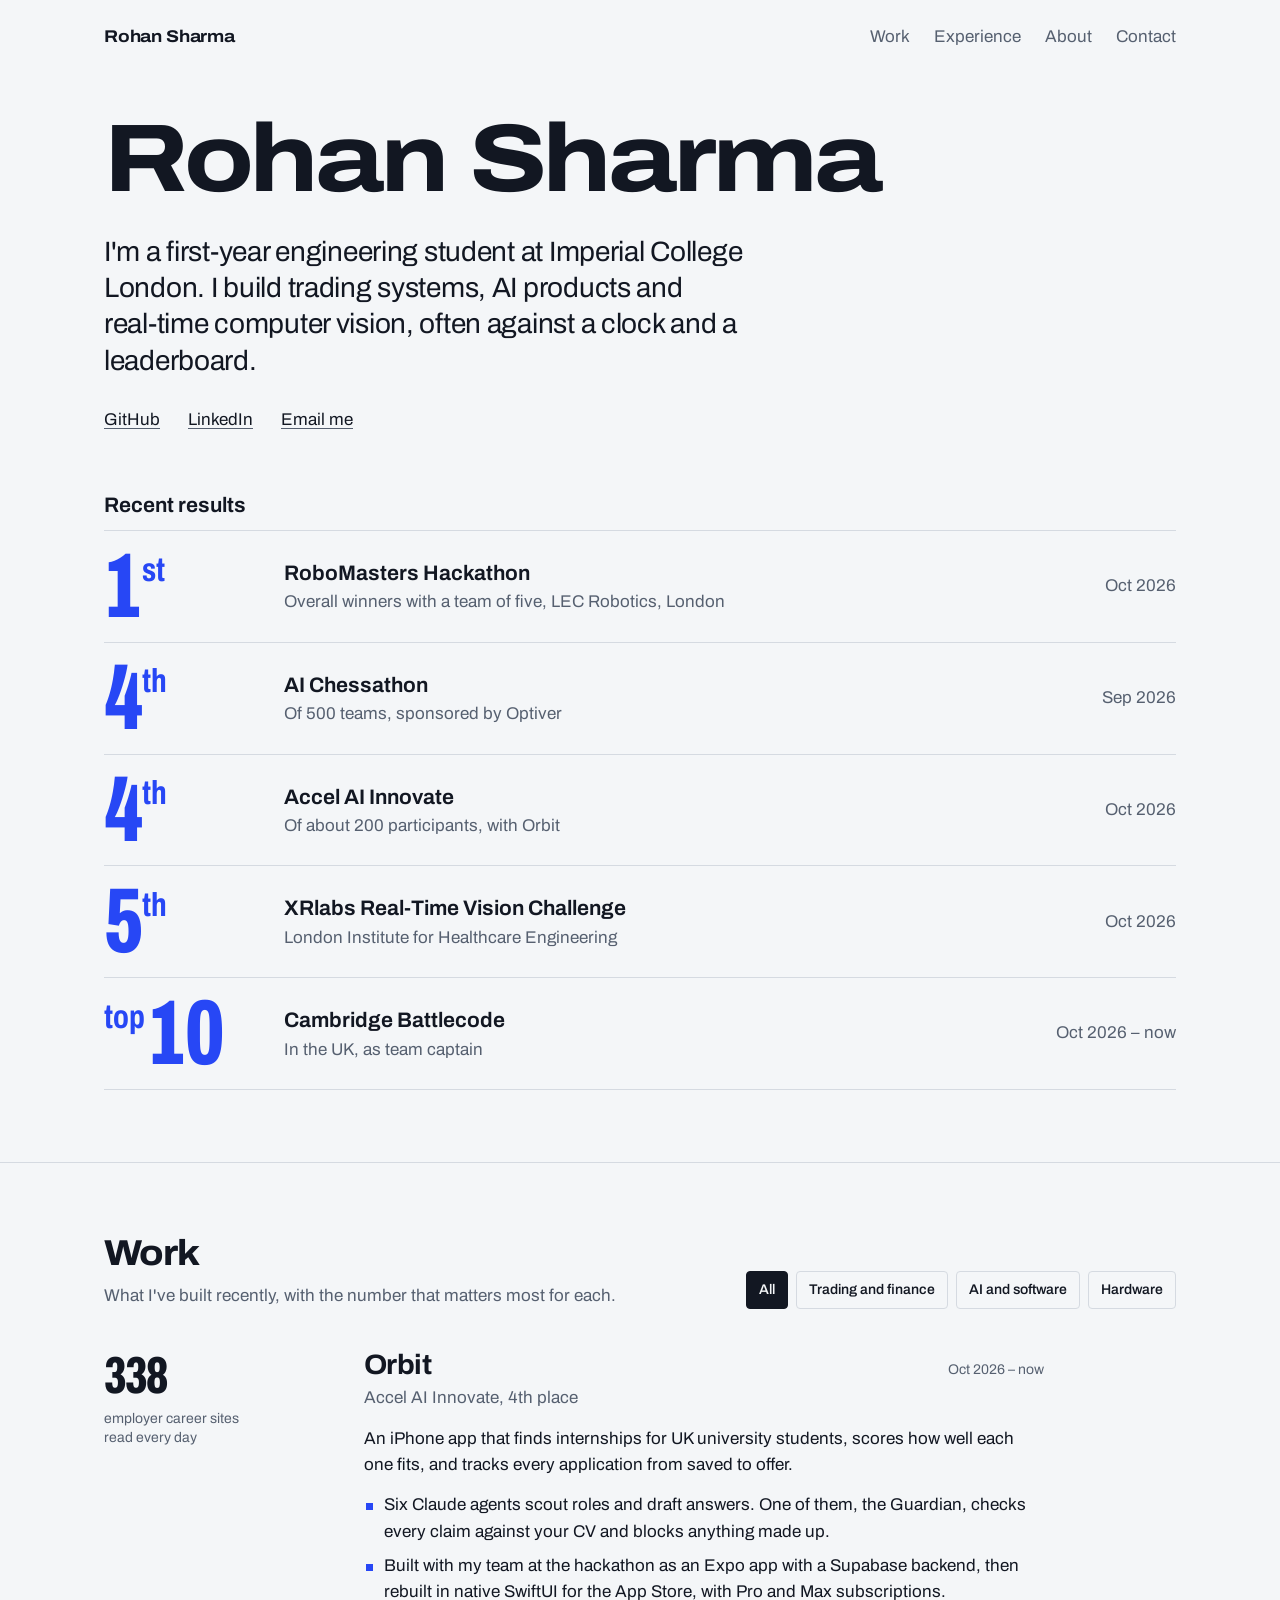
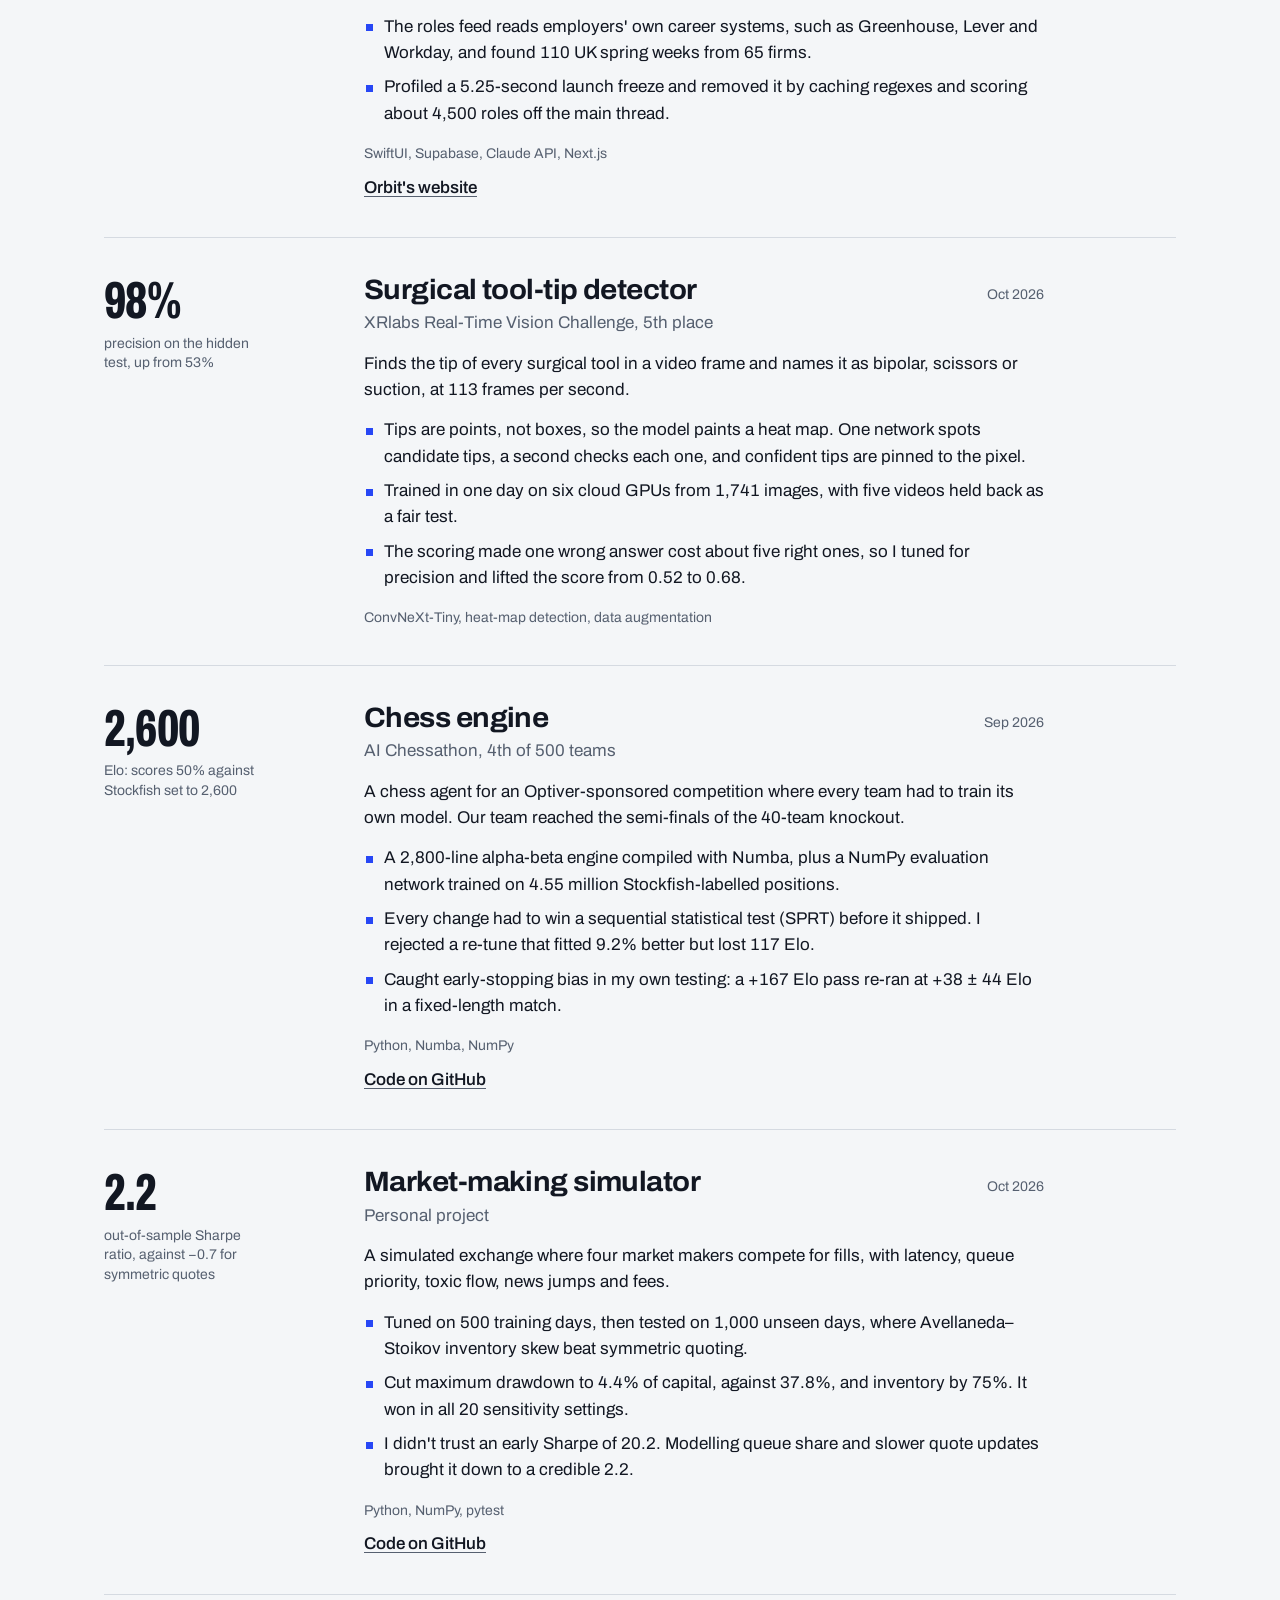
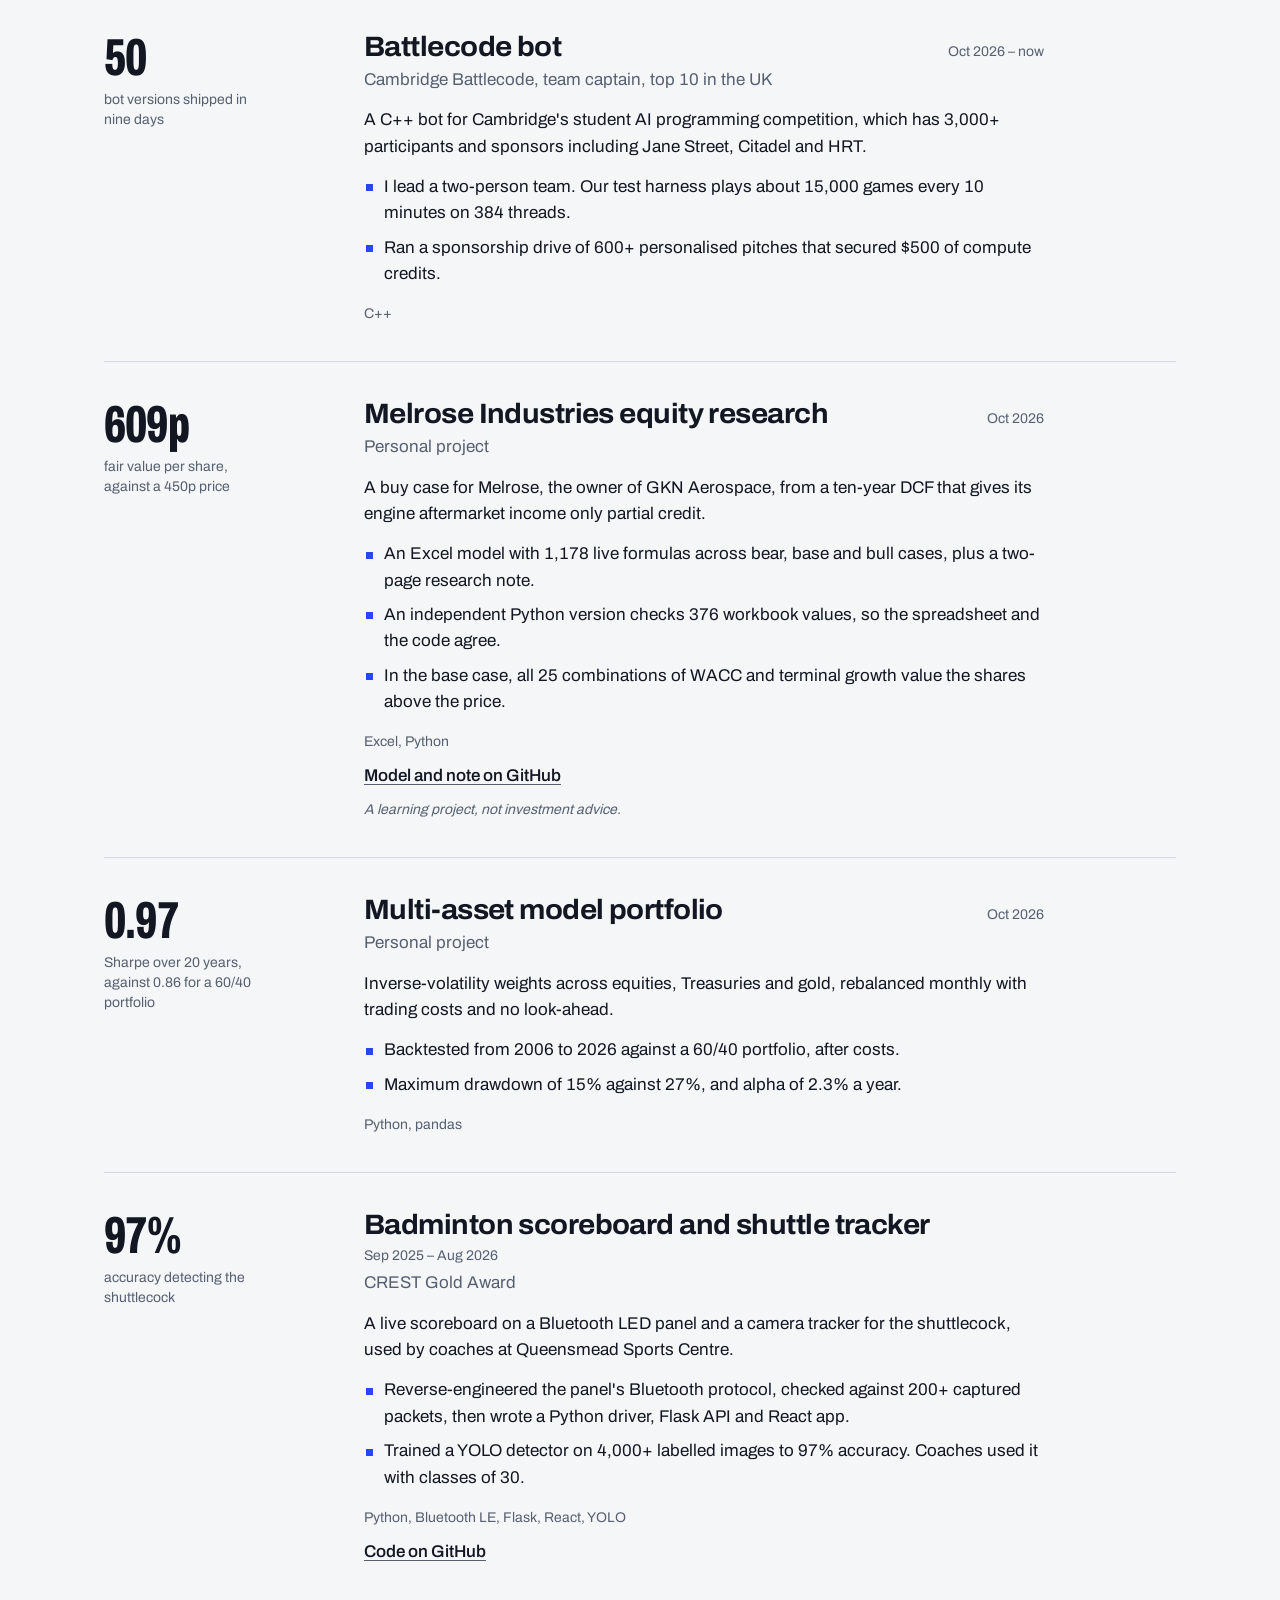
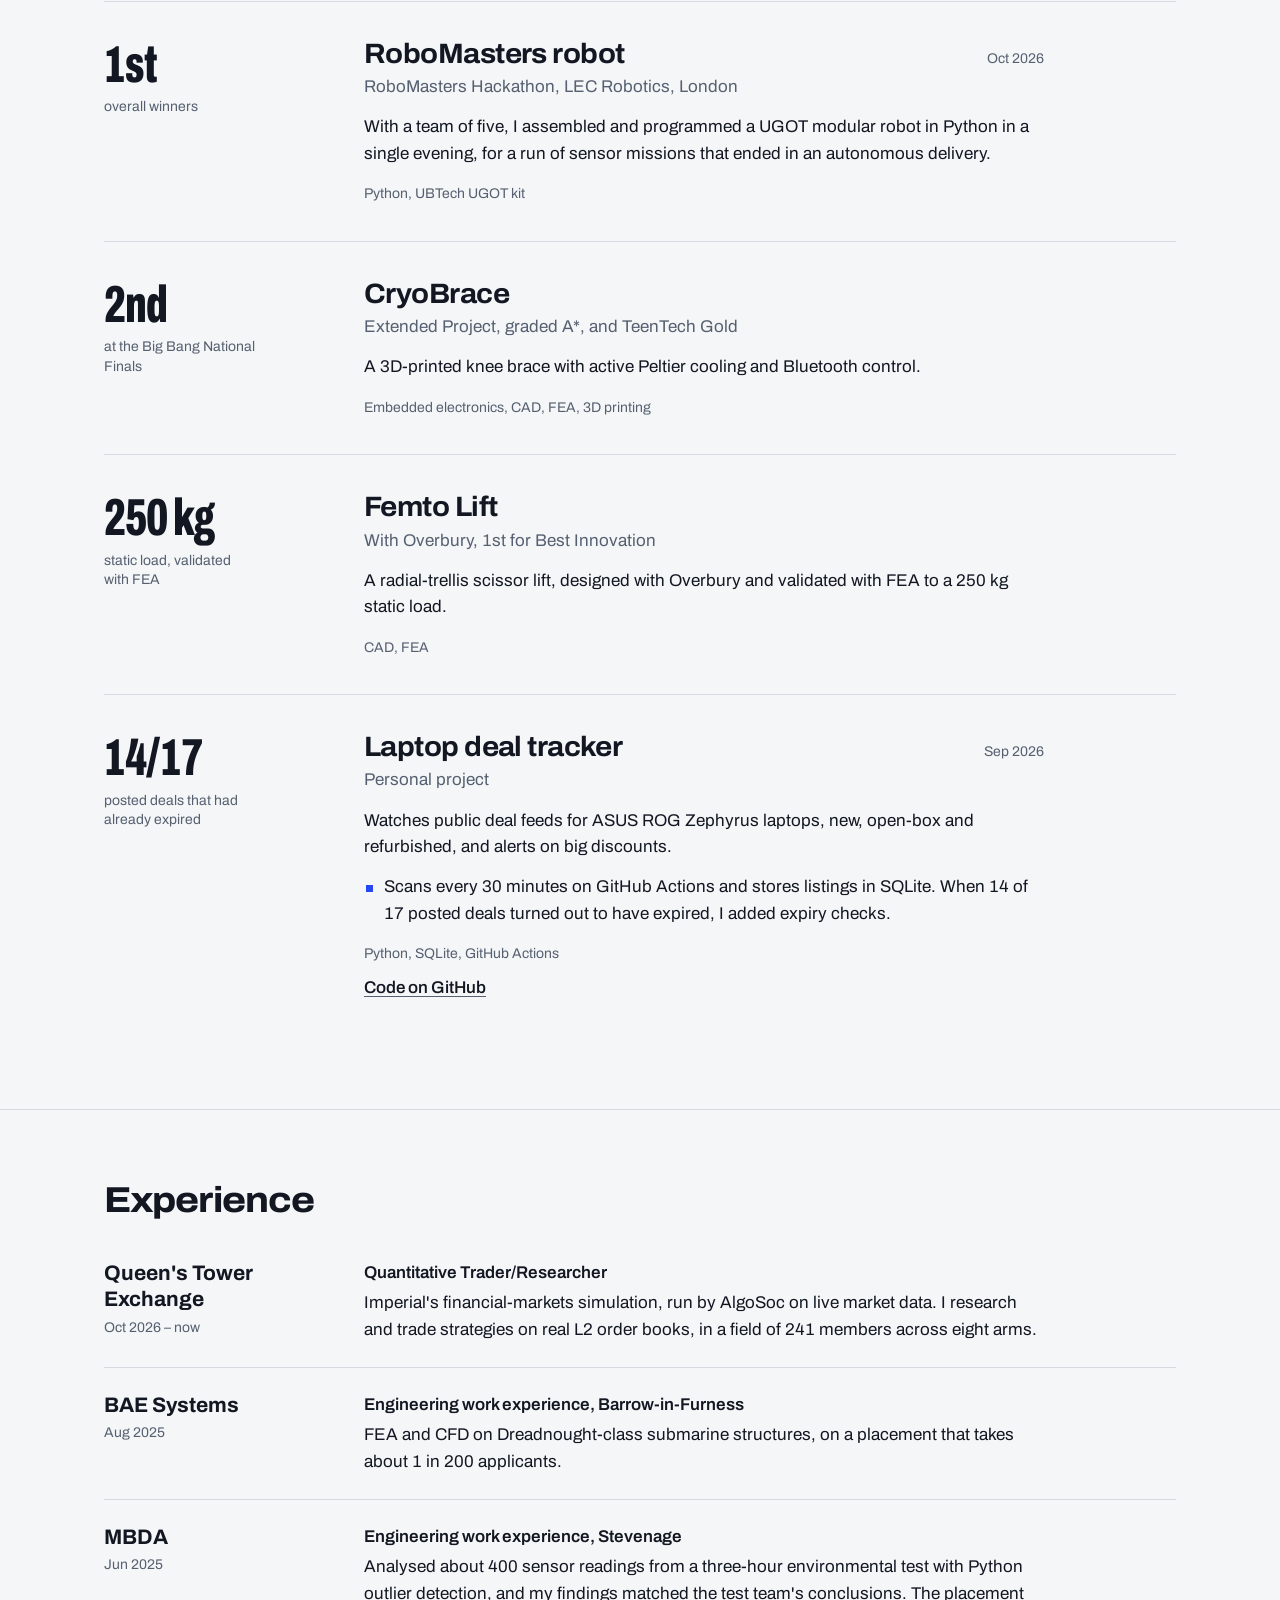
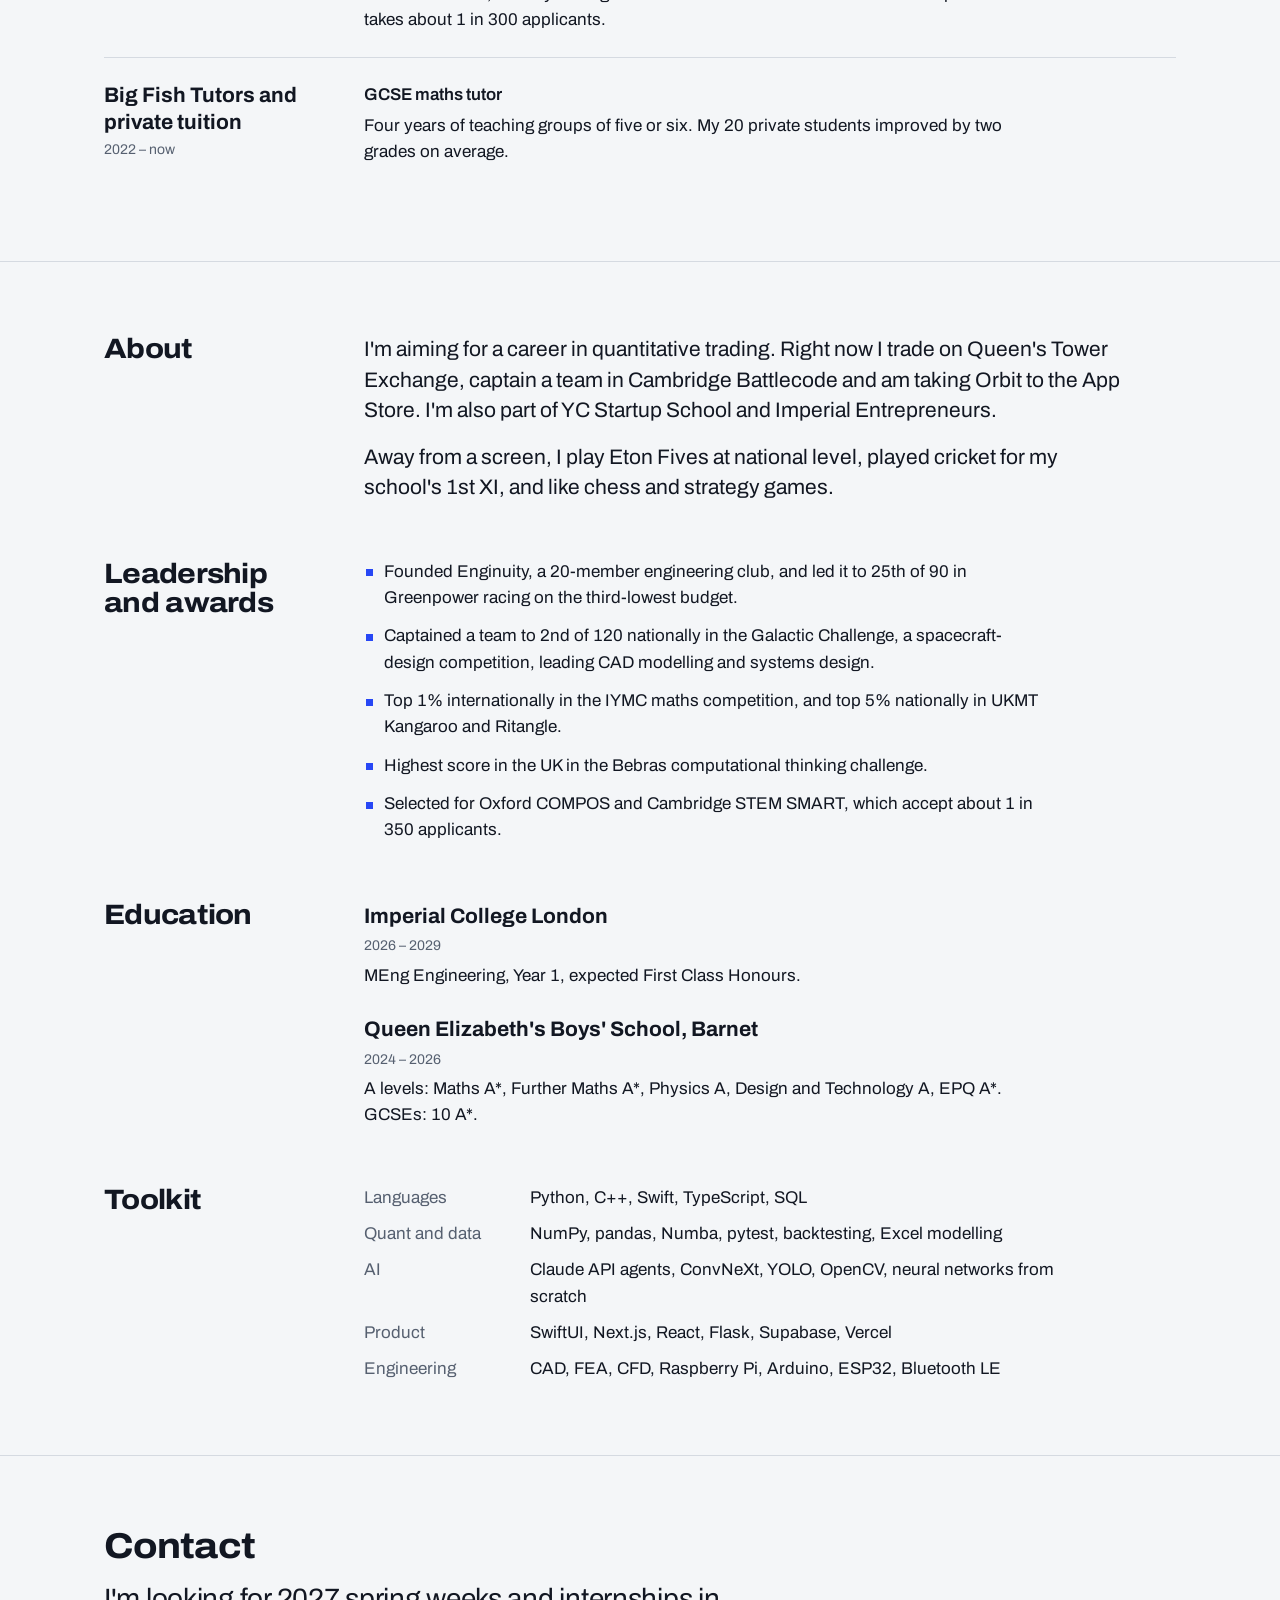
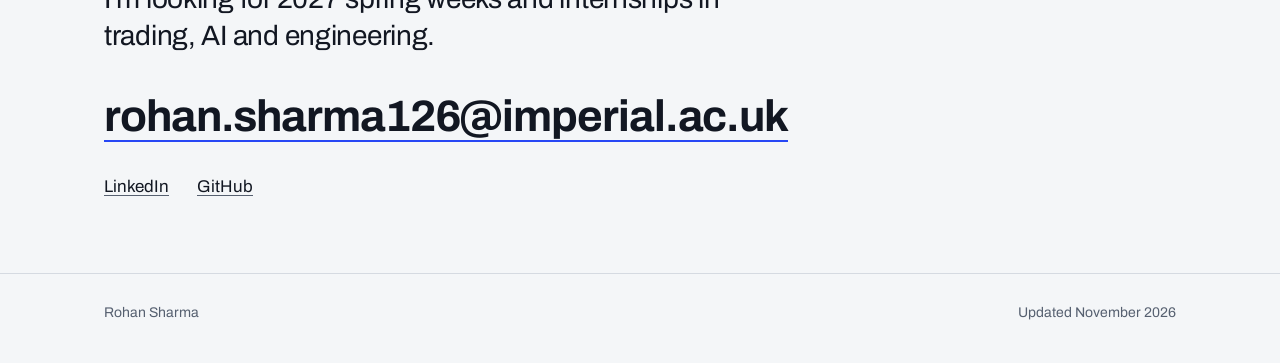
==== index.html @ b56f020c "Add portfolio site" ====
<!doctype html>
<html lang="en-GB">
<head>
  <meta charset="utf-8">
  <meta name="viewport" content="width=device-width, initial-scale=1">
  <title>Rohan Sharma</title>
  <meta name="description" content="Rohan Sharma is an engineering student at Imperial College London who builds trading systems, AI products and real-time computer vision.">
  <link rel="canonical" href="https://rorosharma.me/">
  <link rel="icon" href="favicon.svg" type="image/svg+xml">
  <meta name="theme-color" content="#f4f6f8" media="(prefers-color-scheme: light)">
  <meta name="theme-color" content="#0d1220" media="(prefers-color-scheme: dark)">
  <meta property="og:type" content="website">
  <meta property="og:url" content="https://rorosharma.me/">
  <meta property="og:title" content="Rohan Sharma">
  <meta property="og:description" content="Engineering student at Imperial College London. Trading systems, AI products and real-time computer vision.">
  <meta property="og:image" content="https://rorosharma.me/og.png">
  <meta property="og:image:width" content="1200">
  <meta property="og:image:height" content="630">
  <meta name="twitter:card" content="summary_large_image">
  <link rel="preload" href="fonts/archivo-var.woff2" as="font" type="font/woff2" crossorigin>
  <link rel="stylesheet" href="styles.css">
  <script>document.documentElement.classList.add("js");</script>
</head>
<body>
  <a class="skip" href="#work">Skip to projects</a>

  <header class="site-header">
    <div class="wrap">
      <a class="wordmark" href="/">Rohan Sharma</a>
      <nav class="site-nav" aria-label="Sections">
        <ul>
          <li><a href="#work">Work</a></li>
          <li><a href="#experience">Experience</a></li>
          <li><a href="#about">About</a></li>
          <li><a href="#contact">Contact</a></li>
        </ul>
      </nav>
    </div>
  </header>

  <main>
    <section class="hero" aria-labelledby="name">
      <div class="wrap">
        <h1 id="name">Rohan Sharma</h1>
        <p class="lede">I'm a first-year engineering student at Imperial College London. I build trading systems, AI products and <span class="nowrap">real-time</span> computer vision, often against a clock and a leaderboard.</p>
        <p class="hero-links">
          <a href="https://github.com/rohansharmacode">GitHub</a>
          <a href="https://www.linkedin.com/in/rohan-sharma-75091328b">LinkedIn</a>
          <a href="mailto:rohan.sharma126@imperial.ac.uk">Email me</a>
        </p>
      </div>
    </section>

    <section class="results" aria-labelledby="results-title">
      <div class="wrap">
        <h2 id="results-title">Recent results</h2>
        <table class="results-table">
          <tbody>
            <tr style="--i:0">
              <th scope="row" class="place">1<span class="ord">st</span></th>
              <td class="event"><a href="#robomasters">RoboMasters Hackathon</a><span>Overall winners with a team of five, LEC Robotics, London</span></td>
              <td class="when">Oct 2026</td>
            </tr>
            <tr style="--i:1">
              <th scope="row" class="place">4<span class="ord">th</span></th>
              <td class="event"><a href="#chess">AI Chessathon</a><span>Of 500 teams, sponsored by Optiver</span></td>
              <td class="when">Sep 2026</td>
            </tr>
            <tr style="--i:2">
              <th scope="row" class="place">4<span class="ord">th</span></th>
              <td class="event"><a href="#orbit">Accel AI Innovate</a><span>Of about 200 participants, with Orbit</span></td>
              <td class="when">Oct 2026</td>
            </tr>
            <tr style="--i:3">
              <th scope="row" class="place">5<span class="ord">th</span></th>
              <td class="event"><a href="#xrlabs">XRlabs Real-Time Vision Challenge</a><span>London Institute for Healthcare Engineering</span></td>
              <td class="when">Oct 2026</td>
            </tr>
            <tr style="--i:4">
              <th scope="row" class="place"><span class="ord ord-pre">top</span>10</th>
              <td class="event"><a href="#battlecode">Cambridge Battlecode</a><span>In the UK, as team captain</span></td>
              <td class="when">Oct 2026 – now</td>
            </tr>
          </tbody>
        </table>
      </div>
    </section>

    <section class="section" id="work" aria-labelledby="work-title">
      <div class="wrap">
        <div class="section-head">
          <div>
            <h2 id="work-title">Work</h2>
            <p class="section-intro">What I've built recently, with the number that matters most for each.</p>
          </div>
          <div class="filter" role="group" aria-label="Filter projects">
            <button type="button" data-filter="all" aria-pressed="true">All</button>
            <button type="button" data-filter="trading" aria-pressed="false">Trading and finance</button>
            <button type="button" data-filter="software" aria-pressed="false">AI and software</button>
            <button type="button" data-filter="hardware" aria-pressed="false">Hardware</button>
          </div>
        </div>
        <p class="filter-status" id="filter-status" aria-live="polite"></p>

        <article class="project" id="orbit" data-tags="software">
          <p class="figure"><b>338</b><span>employer career sites read every day</span></p>
          <div class="project-body">
            <div class="project-top">
              <h3>Orbit</h3>
              <span class="date">Oct 2026 – now</span>
            </div>
            <p class="context">Accel AI Innovate, 4th place</p>
            <p class="summary">An iPhone app that finds internships for UK university students, scores how well each one fits, and tracks every application from saved to offer.</p>
            <ul class="points">
              <li>Six Claude agents scout roles and draft answers. One of them, the Guardian, checks every claim against your CV and blocks anything made up.</li>
              <li>Built with my team at the hackathon as an Expo app with a Supabase backend, then rebuilt in native SwiftUI for the App Store, with Pro and Max subscriptions.</li>
              <li>The roles feed reads employers' own career systems, such as Greenhouse, Lever and Workday, and found 110 UK spring weeks from 65 firms.</li>
              <li>Profiled a 5.25-second launch freeze and removed it by caching regexes and scoring about 4,500 roles off the main thread.</li>
            </ul>
            <p class="stack">SwiftUI, Supabase, Claude API, Next.js</p>
            <p class="links"><a href="https://orbit-three-gilt.vercel.app">Orbit's website</a></p>
          </div>
        </article>

        <article class="project" id="xrlabs" data-tags="software">
          <p class="figure"><b>98%</b><span>precision on the hidden test, up from 53%</span></p>
          <div class="project-body">
            <div class="project-top">
              <h3>Surgical tool-tip detector</h3>
              <span class="date">Oct 2026</span>
            </div>
            <p class="context">XRlabs Real-Time Vision Challenge, 5th place</p>
            <p class="summary">Finds the tip of every surgical tool in a video frame and names it as bipolar, scissors or suction, at 113 frames per second.</p>
            <ul class="points">
              <li>Tips are points, not boxes, so the model paints a heat map. One network spots candidate tips, a second checks each one, and confident tips are pinned to the pixel.</li>
              <li>Trained in one day on six cloud GPUs from 1,741 images, with five videos held back as a fair test.</li>
              <li>The scoring made one wrong answer cost about five right ones, so I tuned for precision and lifted the score from 0.52 to 0.68.</li>
            </ul>
            <p class="stack">ConvNeXt-Tiny, heat-map detection, data augmentation</p>
          </div>
        </article>

        <article class="project" id="chess" data-tags="software">
          <p class="figure"><b>2,600</b><span>Elo: scores 50% against Stockfish set to 2,600</span></p>
          <div class="project-body">
            <div class="project-top">
              <h3>Chess engine</h3>
              <span class="date">Sep 2026</span>
            </div>
            <p class="context">AI Chessathon, 4th of 500 teams</p>
            <p class="summary">A chess agent for an Optiver-sponsored competition where every team had to train its own model. Our team reached the semi-finals of the 40-team knockout.</p>
            <ul class="points">
              <li>A 2,800-line alpha-beta engine compiled with Numba, plus a NumPy evaluation network trained on 4.55 million Stockfish-labelled positions.</li>
              <li>Every change had to win a sequential statistical test (SPRT) before it shipped. I rejected a re-tune that fitted 9.2% better but lost 117 Elo.</li>
              <li>Caught early-stopping bias in my own testing: a +167 Elo pass re-ran at +38 ± 44 Elo in a fixed-length match.</li>
            </ul>
            <p class="stack">Python, Numba, NumPy</p>
            <p class="links"><a href="https://github.com/rohansharmacode/aichessathon-starter/tree/contempt-and-aspiration-window">Code on GitHub</a></p>
          </div>
        </article>

        <article class="project" id="market-making" data-tags="trading">
          <p class="figure"><b>2.2</b><span>out-of-sample Sharpe ratio, against −0.7 for symmetric quotes</span></p>
          <div class="project-body">
            <div class="project-top">
              <h3>Market-making simulator</h3>
              <span class="date">Oct 2026</span>
            </div>
            <p class="context">Personal project</p>
            <p class="summary">A simulated exchange where four market makers compete for fills, with latency, queue priority, toxic flow, news jumps and fees.</p>
            <ul class="points">
              <li>Tuned on 500 training days, then tested on 1,000 unseen days, where Avellaneda–Stoikov inventory skew beat symmetric quoting.</li>
              <li>Cut maximum drawdown to 4.4% of capital, against 37.8%, and inventory by 75%. It won in all 20 sensitivity settings.</li>
              <li>I didn't trust an early Sharpe of 20.2. Modelling queue share and slower quote updates brought it down to a credible 2.2.</li>
            </ul>
            <p class="stack">Python, NumPy, pytest</p>
            <p class="links"><a href="https://github.com/rohansharmacode/market-making-simulator">Code on GitHub</a></p>
          </div>
        </article>

        <article class="project" id="battlecode" data-tags="software">
          <p class="figure"><b>50</b><span>bot versions shipped in nine days</span></p>
          <div class="project-body">
            <div class="project-top">
              <h3>Battlecode bot</h3>
              <span class="date">Oct 2026 – now</span>
            </div>
            <p class="context">Cambridge Battlecode, team captain, top 10 in the UK</p>
            <p class="summary">A C++ bot for Cambridge's student AI programming competition, which has 3,000+ participants and sponsors including Jane Street, Citadel and HRT.</p>
            <ul class="points">
              <li>I lead a two-person team. Our test harness plays about 15,000 games every 10 minutes on 384 threads.</li>
              <li>Ran a sponsorship drive of 600+ personalised pitches that secured $500 of compute credits.</li>
            </ul>
            <p class="stack">C++</p>
          </div>
        </article>

        <article class="project" id="melrose" data-tags="trading">
          <p class="figure"><b>609p</b><span>fair value per share, against a 450p price</span></p>
          <div class="project-body">
            <div class="project-top">
              <h3>Melrose Industries equity research</h3>
              <span class="date">Oct 2026</span>
            </div>
            <p class="context">Personal project</p>
            <p class="summary">A buy case for Melrose, the owner of GKN Aerospace, from a ten-year DCF that gives its engine aftermarket income only partial credit.</p>
            <ul class="points">
              <li>An Excel model with 1,178 live formulas across bear, base and bull cases, plus a two-page research note.</li>
              <li>An independent Python version checks 376 workbook values, so the spreadsheet and the code agree.</li>
              <li>In the base case, all 25 combinations of WACC and terminal growth value the shares above the price.</li>
            </ul>
            <p class="stack">Excel, Python</p>
            <p class="links"><a href="https://github.com/rohansharmacode/melrose-valuation">Model and note on GitHub</a></p>
            <p class="note">A learning project, not investment advice.</p>
          </div>
        </article>

        <article class="project" id="portfolio" data-tags="trading">
          <p class="figure"><b>0.97</b><span>Sharpe over 20 years, against 0.86 for a 60/40 portfolio</span></p>
          <div class="project-body">
            <div class="project-top">
              <h3>Multi-asset model portfolio</h3>
              <span class="date">Oct 2026</span>
            </div>
            <p class="context">Personal project</p>
            <p class="summary">Inverse-volatility weights across equities, Treasuries and gold, rebalanced monthly with trading costs and no look-ahead.</p>
            <ul class="points">
              <li>Backtested from 2006 to 2026 against a 60/40 portfolio, after costs.</li>
              <li>Maximum drawdown of 15% against 27%, and alpha of 2.3% a year.</li>
            </ul>
            <p class="stack">Python, pandas</p>
          </div>
        </article>

        <article class="project" id="badminton" data-tags="hardware software">
          <p class="figure"><b>97%</b><span>accuracy detecting the shuttlecock</span></p>
          <div class="project-body">
            <div class="project-top">
              <h3>Badminton scoreboard and shuttle tracker</h3>
              <span class="date">Sep 2025 – Aug 2026</span>
            </div>
            <p class="context">CREST Gold Award</p>
            <p class="summary">A live scoreboard on a Bluetooth LED panel and a camera tracker for the shuttlecock, used by coaches at Queensmead Sports Centre.</p>
            <ul class="points">
              <li>Reverse-engineered the panel's Bluetooth protocol, checked against 200+ captured packets, then wrote a Python driver, Flask API and React app.</li>
              <li>Trained a YOLO detector on 4,000+ labelled images to 97% accuracy. Coaches used it with classes of 30.</li>
            </ul>
            <p class="stack">Python, Bluetooth LE, Flask, React, YOLO</p>
            <p class="links"><a href="https://github.com/rohansharmacode/badminton-led-scoreboard">Code on GitHub</a></p>
          </div>
        </article>

        <article class="project" id="robomasters" data-tags="hardware">
          <p class="figure"><b>1st</b><span>overall winners</span></p>
          <div class="project-body">
            <div class="project-top">
              <h3>RoboMasters robot</h3>
              <span class="date">Oct 2026</span>
            </div>
            <p class="context">RoboMasters Hackathon, LEC Robotics, London</p>
            <p class="summary">With a team of five, I assembled and programmed a UGOT modular robot in Python in a single evening, for a run of sensor missions that ended in an autonomous delivery.</p>
            <p class="stack">Python, UBTech UGOT kit</p>
          </div>
        </article>

        <article class="project" id="cryobrace" data-tags="hardware">
          <p class="figure"><b>2nd</b><span>at the Big Bang National Finals</span></p>
          <div class="project-body">
            <div class="project-top">
              <h3>CryoBrace</h3>
            </div>
            <p class="context">Extended Project, graded A*, and TeenTech Gold</p>
            <p class="summary">A 3D-printed knee brace with active Peltier cooling and Bluetooth control.</p>
            <p class="stack">Embedded electronics, CAD, FEA, 3D printing</p>
          </div>
        </article>

        <article class="project" id="femto-lift" data-tags="hardware">
          <p class="figure"><b>250 kg</b><span>static load, validated with FEA</span></p>
          <div class="project-body">
            <div class="project-top">
              <h3>Femto Lift</h3>
            </div>
            <p class="context">With Overbury, 1st for Best Innovation</p>
            <p class="summary">A radial-trellis scissor lift, designed with Overbury and validated with FEA to a 250 kg static load.</p>
            <p class="stack">CAD, FEA</p>
          </div>
        </article>

        <article class="project" id="deal-tracker" data-tags="software">
          <p class="figure"><b>14/17</b><span>posted deals that had already expired</span></p>
          <div class="project-body">
            <div class="project-top">
              <h3>Laptop deal tracker</h3>
              <span class="date">Sep 2026</span>
            </div>
            <p class="context">Personal project</p>
            <p class="summary">Watches public deal feeds for ASUS ROG Zephyrus laptops, new, open-box and refurbished, and alerts on big discounts.</p>
            <ul class="points">
              <li>Scans every 30 minutes on GitHub Actions and stores listings in SQLite. When 14 of 17 posted deals turned out to have expired, I added expiry checks.</li>
            </ul>
            <p class="stack">Python, SQLite, GitHub Actions</p>
            <p class="links"><a href="https://github.com/rohansharmacode/zephyrus-price-tracker">Code on GitHub</a></p>
          </div>
        </article>
      </div>
    </section>

    <section class="section" id="experience" aria-labelledby="experience-title">
      <div class="wrap">
        <div class="section-head">
          <h2 id="experience-title">Experience</h2>
        </div>
        <div class="roles">
          <div class="role">
            <div>
              <h3>Queen's Tower Exchange</h3>
              <span class="date">Oct 2026 – now</span>
            </div>
            <div>
              <p class="role-title">Quantitative Trader/Researcher</p>
              <p>Imperial's financial-markets simulation, run by AlgoSoc on live market data. I research and trade strategies on real L2 order books, in a field of 241 members across eight arms.</p>
            </div>
          </div>
          <div class="role">
            <div>
              <h3>BAE Systems</h3>
              <span class="date">Aug 2025</span>
            </div>
            <div>
              <p class="role-title">Engineering work experience, Barrow-in-Furness</p>
              <p>FEA and CFD on Dreadnought-class submarine structures, on a placement that takes about 1 in 200 applicants.</p>
            </div>
          </div>
          <div class="role">
            <div>
              <h3>MBDA</h3>
              <span class="date">Jun 2025</span>
            </div>
            <div>
              <p class="role-title">Engineering work experience, Stevenage</p>
              <p>Analysed about 400 sensor readings from a three-hour environmental test with Python outlier detection, and my findings matched the test team's conclusions. The placement takes about 1 in 300 applicants.</p>
            </div>
          </div>
          <div class="role">
            <div>
              <h3>Big Fish Tutors and private tuition</h3>
              <span class="date">2022 – now</span>
            </div>
            <div>
              <p class="role-title">GCSE maths tutor</p>
              <p>Four years of teaching groups of five or six. My 20 private students improved by two grades on average.</p>
            </div>
          </div>
        </div>
      </div>
    </section>

    <section class="section" id="about" aria-labelledby="about-title">
      <div class="wrap">
        <div class="split">
          <h2 id="about-title">About</h2>
          <div class="prose">
            <p>I'm aiming for a career in quantitative trading. Right now I trade on Queen's Tower Exchange, captain a team in Cambridge Battlecode and am taking Orbit to the App Store. I'm also part of YC Startup School and Imperial Entrepreneurs.</p>
            <p>Away from a screen, I play Eton Fives at national level, played cricket for my school's 1st XI, and like chess and strategy games.</p>
          </div>
        </div>

        <div class="split">
          <h2>Leadership and awards</h2>
          <ul class="awards">
            <li>Founded Enginuity, a 20-member engineering club, and led it to 25th of 90 in Greenpower racing on the third-lowest budget.</li>
            <li>Captained a team to 2nd of 120 nationally in the Galactic Challenge, a spacecraft-design competition, leading CAD modelling and systems design.</li>
            <li>Top 1% internationally in the IYMC maths competition, and top 5% nationally in UKMT Kangaroo and Ritangle.</li>
            <li>Highest score in the UK in the Bebras computational thinking challenge.</li>
            <li>Selected for Oxford COMPOS and Cambridge STEM SMART, which accept about 1 in 350 applicants.</li>
          </ul>
        </div>

        <div class="split">
          <h2>Education</h2>
          <div class="schools">
            <div class="school">
              <h3>Imperial College London</h3>
              <span class="date">2026 – 2029</span>
              <p>MEng Engineering, Year 1, expected First Class Honours.</p>
            </div>
            <div class="school">
              <h3>Queen Elizabeth's Boys' School, Barnet</h3>
              <span class="date">2024 – 2026</span>
              <p>A levels: Maths A*, Further Maths A*, Physics A, Design and Technology A, EPQ A*. GCSEs: 10 A*.</p>
            </div>
          </div>
        </div>

        <div class="split">
          <h2>Toolkit</h2>
          <dl class="toolkit">
            <div><dt>Languages</dt><dd>Python, C++, Swift, TypeScript, SQL</dd></div>
            <div><dt>Quant and data</dt><dd>NumPy, pandas, Numba, pytest, backtesting, Excel modelling</dd></div>
            <div><dt>AI</dt><dd>Claude API agents, ConvNeXt, YOLO, OpenCV, neural networks from scratch</dd></div>
            <div><dt>Product</dt><dd>SwiftUI, Next.js, React, Flask, Supabase, Vercel</dd></div>
            <div><dt>Engineering</dt><dd>CAD, FEA, CFD, Raspberry Pi, Arduino, ESP32, Bluetooth LE</dd></div>
          </dl>
        </div>
      </div>
    </section>

    <section class="section contact" id="contact" aria-labelledby="contact-title">
      <div class="wrap">
        <h2 id="contact-title">Contact</h2>
        <p class="lede">I'm looking for 2027 spring weeks and internships in trading, AI and engineering.</p>
        <a class="contact-email" href="mailto:rohan.sharma126@imperial.ac.uk">rohan.sharma126@imperial.ac.uk</a>
        <p class="hero-links">
          <a href="https://www.linkedin.com/in/rohan-sharma-75091328b">LinkedIn</a>
          <a href="https://github.com/rohansharmacode">GitHub</a>
        </p>
      </div>
    </section>
  </main>

  <footer class="site-footer">
    <div class="wrap">
      <span>Rohan Sharma</span>
      <span>Updated November 2026</span>
    </div>
  </footer>

  <script>
    (function () {
      var buttons = document.querySelectorAll("[data-filter]");
      var projects = document.querySelectorAll(".project");
      var status = document.getElementById("filter-status");

      function apply(filter) {
        var shown = 0;
        buttons.forEach(function (b) {
          b.setAttribute("aria-pressed", String(b.dataset.filter === filter));
        });
        projects.forEach(function (p) {
          var show = filter === "all" || p.dataset.tags.split(" ").indexOf(filter) !== -1;
          p.hidden = !show;
          if (show) shown++;
        });
        status.textContent = "Showing " + shown + " of " + projects.length + " projects";
      }

      buttons.forEach(function (b) {
        b.addEventListener("click", function () { apply(b.dataset.filter); });
      });

      // A link to a project that the current filter hides shows everything again.
      document.querySelectorAll('a[href^="#"]').forEach(function (a) {
        a.addEventListener("click", function () {
          var target = document.querySelector(a.getAttribute("href"));
          if (target && target.hidden) apply("all");
        });
      });
    })();
  </script>
</body>
</html>
---- styles.css ----
/* rorosharma.me */

@font-face {
  font-family: "Archivo";
  src: url("fonts/archivo-var.woff2") format("woff2-variations"),
       url("fonts/archivo-var.woff2") format("woff2");
  font-weight: 100 900;
  font-stretch: 62% 125%;
  font-style: normal;
  font-display: swap;
}

:root {
  --paper: #f4f6f8;
  --paper-raised: #ffffff;
  --ink: #121722;
  --graphite: #566070;
  --rule: #d5dae1;
  --accent: #2747f5;
  --accent-tint: #e6eafe;

  --wrap: 1120px;
  --gutter: 24px;

  --text-sm: 0.875rem;   /* 14px */
  --text-base: 1.0625rem; /* 17px */
  --text-md: 1.3125rem;  /* 21px */
  --text-lg: 1.75rem;    /* 28px */
  --text-xl: 2.25rem;    /* 36px */

  color-scheme: light;
}

@media (prefers-color-scheme: dark) {
  :root {
    --paper: #0d1220;
    --paper-raised: #141b2c;
    --ink: #e9edf4;
    --graphite: #a0a9b9;
    --rule: #263048;
    --accent: #8a9bff;
    --accent-tint: #1b2440;
    color-scheme: dark;
  }
}

*,
*::before,
*::after {
  box-sizing: border-box;
}

html {
  -webkit-text-size-adjust: 100%;
  text-size-adjust: 100%;
}

body {
  margin: 0;
  background: var(--paper);
  color: var(--ink);
  font-family: "Archivo", system-ui, -apple-system, "Segoe UI", sans-serif;
  font-size: var(--text-base);
  font-stretch: 100%;
  font-weight: 400;
  line-height: 1.55;
  font-variant-numeric: tabular-nums;
  -webkit-font-smoothing: antialiased;
}

img,
svg {
  display: block;
  max-width: 100%;
}

a {
  color: inherit;
  text-decoration-line: underline;
  text-decoration-thickness: 1px;
  text-underline-offset: 0.2em;
  text-decoration-color: var(--graphite);
}

a:hover {
  text-decoration-color: var(--accent);
  text-decoration-thickness: 2px;
}

:focus-visible {
  outline: 2px solid var(--accent);
  outline-offset: 3px;
  border-radius: 2px;
}

h1,
h2,
h3,
p,
ul,
ol,
figure,
dl,
dd {
  margin: 0;
}

ul {
  padding: 0;
  list-style: none;
}

.wrap {
  width: 100%;
  max-width: var(--wrap);
  margin: 0 auto;
  padding: 0 var(--gutter);
}

.nowrap {
  white-space: nowrap;
}

.skip {
  position: absolute;
  left: var(--gutter);
  top: -100px;
  background: var(--ink);
  color: var(--paper);
  padding: 8px 14px;
  z-index: 10;
}

.skip:focus {
  top: 12px;
}

/* ---------- Header ---------- */

.site-header {
  padding: 24px 0;
}

.site-header .wrap {
  display: flex;
  align-items: baseline;
  justify-content: space-between;
  gap: 24px;
}

.wordmark {
  font-weight: 700;
  font-stretch: 112%;
  text-decoration: none;
  letter-spacing: -0.01em;
}

.site-nav ul {
  display: flex;
  gap: 24px;
  flex-wrap: wrap;
}

.site-nav a {
  text-decoration: none;
  color: var(--graphite);
}

.site-nav a:hover {
  color: var(--ink);
  text-decoration: underline;
  text-decoration-color: var(--accent);
}

/* ---------- Hero ---------- */

.hero {
  padding: 40px 0 16px;
}

.hero h1 {
  font-size: clamp(3.25rem, 9vw, 6rem);
  font-weight: 750;
  font-stretch: 118%;
  line-height: 0.95;
  letter-spacing: -0.035em;
}

.lede {
  margin-top: 28px;
  max-width: 42ch;
  font-size: var(--text-lg);
  line-height: 1.3;
  font-weight: 400;
  letter-spacing: -0.01em;
}

.hero-links {
  margin-top: 28px;
  display: flex;
  flex-wrap: wrap;
  gap: 12px 28px;
}

/* ---------- Results ---------- */

.results {
  padding: 40px 0 72px;
}

.results h2 {
  font-size: var(--text-md);
  font-weight: 650;
  margin-bottom: 8px;
}

.results-table {
  width: 100%;
  border-collapse: collapse;
}

.results-table caption {
  text-align: left;
}

.results-table tr {
  border-top: 1px solid var(--rule);
}

.results-table tr:last-child {
  border-bottom: 1px solid var(--rule);
}

.results-table th,
.results-table td {
  text-align: left;
  vertical-align: middle;
  padding: 14px 0;
  font-weight: inherit;
}

.results-table .place {
  width: 180px;
  padding-right: 24px;
  color: var(--accent);
  font-size: clamp(3.5rem, 8vw, 5.75rem);
  font-weight: 800;
  font-stretch: 62%;
  line-height: 0.9;
  letter-spacing: -0.02em;
  white-space: nowrap;
}

.ord {
  font-size: 0.36em;
  font-weight: 700;
  font-stretch: 75%;
  letter-spacing: 0;
  vertical-align: top;
  position: relative;
  top: 0.32em;
  margin-left: 0.04em;
}

.ord-pre {
  margin-left: 0;
  margin-right: 0.08em;
}

.results-table .event a {
  font-size: var(--text-md);
  font-weight: 650;
  text-decoration: none;
}

.results-table .event a:hover {
  text-decoration: underline;
  text-decoration-color: var(--accent);
}

.results-table .event span {
  display: block;
  color: var(--graphite);
  font-size: var(--text-base);
}

.results-table .when {
  width: 150px;
  text-align: right;
  color: var(--graphite);
  white-space: nowrap;
}

@media (prefers-reduced-motion: no-preference) {
  .results-table tbody tr {
    animation: settle 520ms cubic-bezier(0.2, 0.7, 0.2, 1) both;
    animation-delay: calc(var(--i, 0) * 80ms + 120ms);
  }

  @keyframes settle {
    from {
      opacity: 0;
      transform: translateY(10px);
    }
    to {
      opacity: 1;
      transform: none;
    }
  }
}

/* ---------- Sections ---------- */

.section {
  padding: 72px 0;
  border-top: 1px solid var(--rule);
}

.section-head {
  display: flex;
  flex-wrap: wrap;
  align-items: end;
  justify-content: space-between;
  gap: 16px 32px;
  margin-bottom: 40px;
}

.section h2 {
  font-size: var(--text-xl);
  font-weight: 750;
  font-stretch: 110%;
  letter-spacing: -0.025em;
  line-height: 1.05;
}

.section-intro {
  margin-top: 10px;
  color: var(--graphite);
  max-width: 52ch;
}

/* ---------- Filter ---------- */

.filter {
  display: none;
  flex-wrap: wrap;
  gap: 8px;
  align-items: center;
}

.js .filter {
  display: flex;
}

.filter button {
  font: inherit;
  font-size: var(--text-sm);
  font-weight: 550;
  color: var(--ink);
  background: transparent;
  border: 1px solid var(--rule);
  border-radius: 4px;
  padding: 7px 12px;
  cursor: pointer;
}

.filter button:hover {
  border-color: var(--graphite);
}

.filter button[aria-pressed="true"] {
  background: var(--ink);
  color: var(--paper);
  border-color: var(--ink);
}

.filter-status {
  position: absolute;
  width: 1px;
  height: 1px;
  overflow: hidden;
  clip: rect(0 0 0 0);
  white-space: nowrap;
}

/* ---------- Projects ---------- */

.project {
  display: grid;
  grid-template-columns: 220px minmax(0, 1fr);
  gap: 8px 40px;
  padding: 36px 0;
  border-top: 1px solid var(--rule);
  scroll-margin-top: 24px;
}

.project:first-of-type {
  border-top: 0;
  padding-top: 0;
}

.project[hidden] {
  display: none;
}

.figure {
  padding-top: 2px;
}

.figure b {
  display: block;
  font-size: 3.25rem;
  font-weight: 800;
  font-stretch: 62%;
  line-height: 0.95;
  letter-spacing: -0.015em;
}

.figure span {
  display: block;
  margin-top: 8px;
  max-width: 19ch;
  color: var(--graphite);
  font-size: var(--text-sm);
  line-height: 1.4;
}

.project-body {
  max-width: 68ch;
}

.project-top {
  display: flex;
  flex-wrap: wrap;
  justify-content: space-between;
  align-items: baseline;
  gap: 4px 24px;
}

.project h3 {
  font-size: var(--text-lg);
  font-weight: 700;
  font-stretch: 105%;
  letter-spacing: -0.02em;
  line-height: 1.15;
}

.project time,
.project .date {
  color: var(--graphite);
  font-size: var(--text-sm);
  white-space: nowrap;
}

.context {
  margin-top: 4px;
  color: var(--graphite);
}

.summary {
  margin-top: 14px;
}

.points {
  margin-top: 14px;
  display: grid;
  gap: 8px;
}

.points li {
  position: relative;
  padding-left: 20px;
}

.points li::before {
  content: "";
  position: absolute;
  left: 2px;
  top: 0.62em;
  width: 7px;
  height: 7px;
  background: var(--accent);
}

.stack {
  margin-top: 16px;
  color: var(--graphite);
  font-size: var(--text-sm);
}

.links {
  margin-top: 10px;
  display: flex;
  flex-wrap: wrap;
  gap: 8px 24px;
  font-weight: 550;
}

.note {
  margin-top: 10px;
  color: var(--graphite);
  font-size: var(--text-sm);
  font-style: italic;
}

/* ---------- Experience ---------- */

.roles {
  display: grid;
}

.role {
  display: grid;
  grid-template-columns: 220px minmax(0, 1fr);
  gap: 4px 40px;
  padding: 24px 0;
  border-top: 1px solid var(--rule);
}

.role:first-child {
  border-top: 0;
  padding-top: 0;
}

.role h3 {
  font-size: var(--text-md);
  font-weight: 700;
  line-height: 1.25;
}

.role .date {
  display: block;
  margin-top: 4px;
  color: var(--graphite);
  font-size: var(--text-sm);
}

.role-title {
  font-weight: 600;
}

.role p:not(.role-title) {
  margin-top: 4px;
  max-width: 68ch;
}

/* ---------- About, awards, education ---------- */

.split {
  display: grid;
  grid-template-columns: 220px minmax(0, 1fr);
  gap: 16px 40px;
}

.split + .split {
  margin-top: 56px;
}

.split h2 {
  font-size: var(--text-lg);
}

.prose {
  max-width: 64ch;
  font-size: var(--text-md);
  line-height: 1.45;
}

.prose p + p {
  margin-top: 16px;
}

.awards {
  display: grid;
  gap: 12px;
  max-width: 68ch;
}

.awards li {
  position: relative;
  padding-left: 20px;
}

.awards li::before {
  content: "";
  position: absolute;
  left: 2px;
  top: 0.62em;
  width: 7px;
  height: 7px;
  background: var(--accent);
}

.schools {
  display: grid;
  gap: 24px;
  max-width: 68ch;
}

.school h3 {
  font-size: var(--text-md);
  font-weight: 700;
}

.school .date {
  color: var(--graphite);
  font-size: var(--text-sm);
}

.school p {
  margin-top: 4px;
}

.toolkit {
  display: grid;
  gap: 10px;
  max-width: 72ch;
}

.toolkit div {
  display: grid;
  grid-template-columns: 150px minmax(0, 1fr);
  gap: 16px;
}

.toolkit dt {
  color: var(--graphite);
}

/* ---------- Contact ---------- */

.contact .lede {
  margin-top: 16px;
  max-width: 40ch;
}

.contact-email {
  display: inline-block;
  margin-top: 28px;
  font-size: clamp(1.5rem, 4.4vw, 2.75rem);
  font-weight: 700;
  font-stretch: 100%;
  letter-spacing: -0.025em;
  text-decoration-thickness: 2px;
  text-decoration-color: var(--accent);
  overflow-wrap: anywhere;
}

.contact .hero-links {
  margin-top: 24px;
}

/* ---------- Footer ---------- */

.site-footer {
  border-top: 1px solid var(--rule);
  padding: 28px 0 40px;
  color: var(--graphite);
  font-size: var(--text-sm);
}

.site-footer .wrap {
  display: flex;
  flex-wrap: wrap;
  justify-content: space-between;
  gap: 8px 24px;
}

/* ---------- Small screens ---------- */

@media (max-width: 760px) {
  :root {
    --gutter: 18px;
  }

  .wordmark {
    display: none;
  }

  .site-header .wrap {
    justify-content: flex-start;
  }

  .site-nav ul {
    gap: 18px;
  }

  .hero {
    padding-top: 32px;
  }

  .lede {
    font-size: var(--text-md);
  }

  .results-table,
  .results-table tbody {
    display: block;
  }

  .results-table tr {
    display: grid;
    grid-template-columns: 96px minmax(0, 1fr);
    column-gap: 14px;
    align-items: center;
    padding: 14px 0;
  }

  .results-table th,
  .results-table td {
    padding: 0;
  }

  .results-table .place {
    width: auto;
    grid-row: span 2;
    font-size: 3.5rem;
    padding-right: 0;
  }

  .results-table .event a {
    font-size: 1.125rem;
  }

  .results-table .event span {
    font-size: var(--text-sm);
  }

  .results-table .when {
    width: auto;
    text-align: left;
    font-size: var(--text-sm);
  }

  .section {
    padding: 56px 0;
  }

  .section h2 {
    font-size: var(--text-lg);
  }

  .project,
  .role,
  .split {
    grid-template-columns: minmax(0, 1fr);
  }

  .figure {
    display: flex;
    align-items: baseline;
    gap: 12px;
  }

  .figure b {
    font-size: 2.5rem;
  }

  .figure span {
    margin-top: 0;
    max-width: none;
  }

  .project h3 {
    font-size: 1.5rem;
  }

  .prose {
    font-size: var(--text-base);
  }

  .toolkit div {
    grid-template-columns: minmax(0, 1fr);
    gap: 0;
  }
}
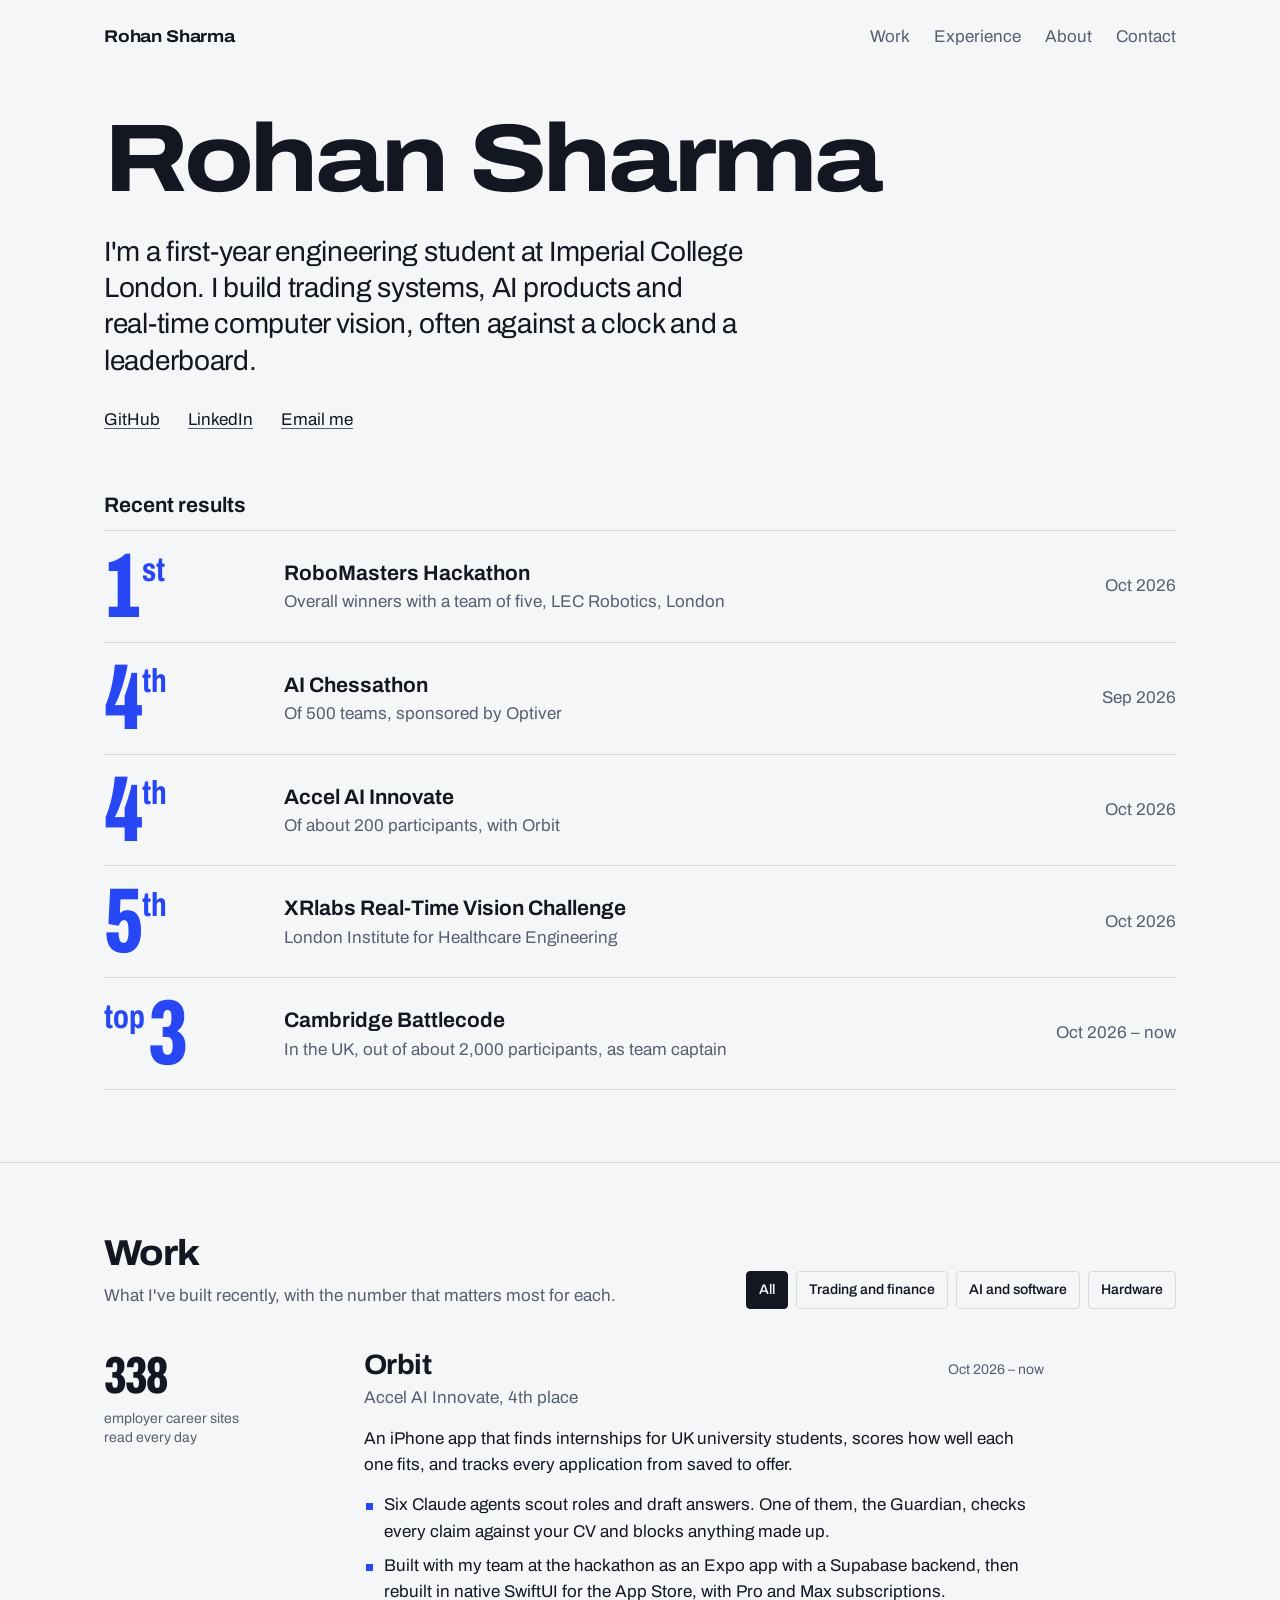
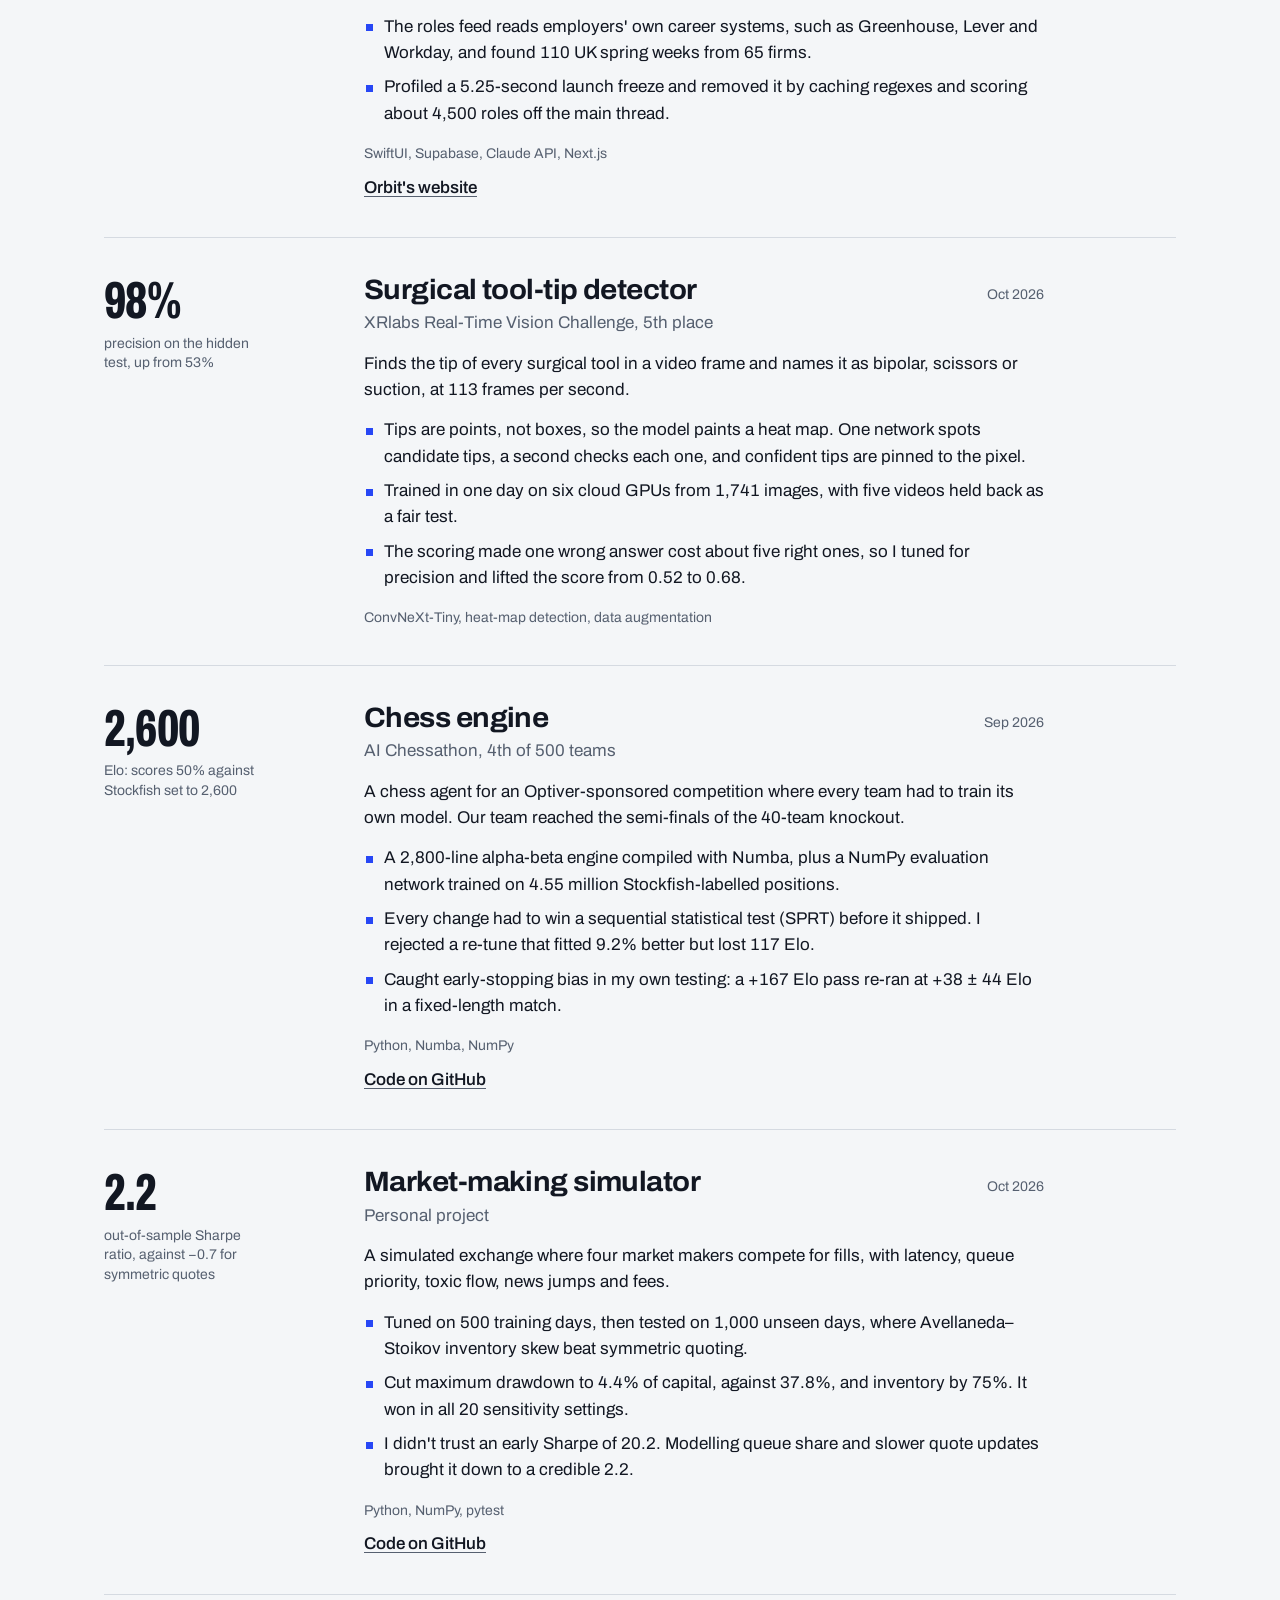
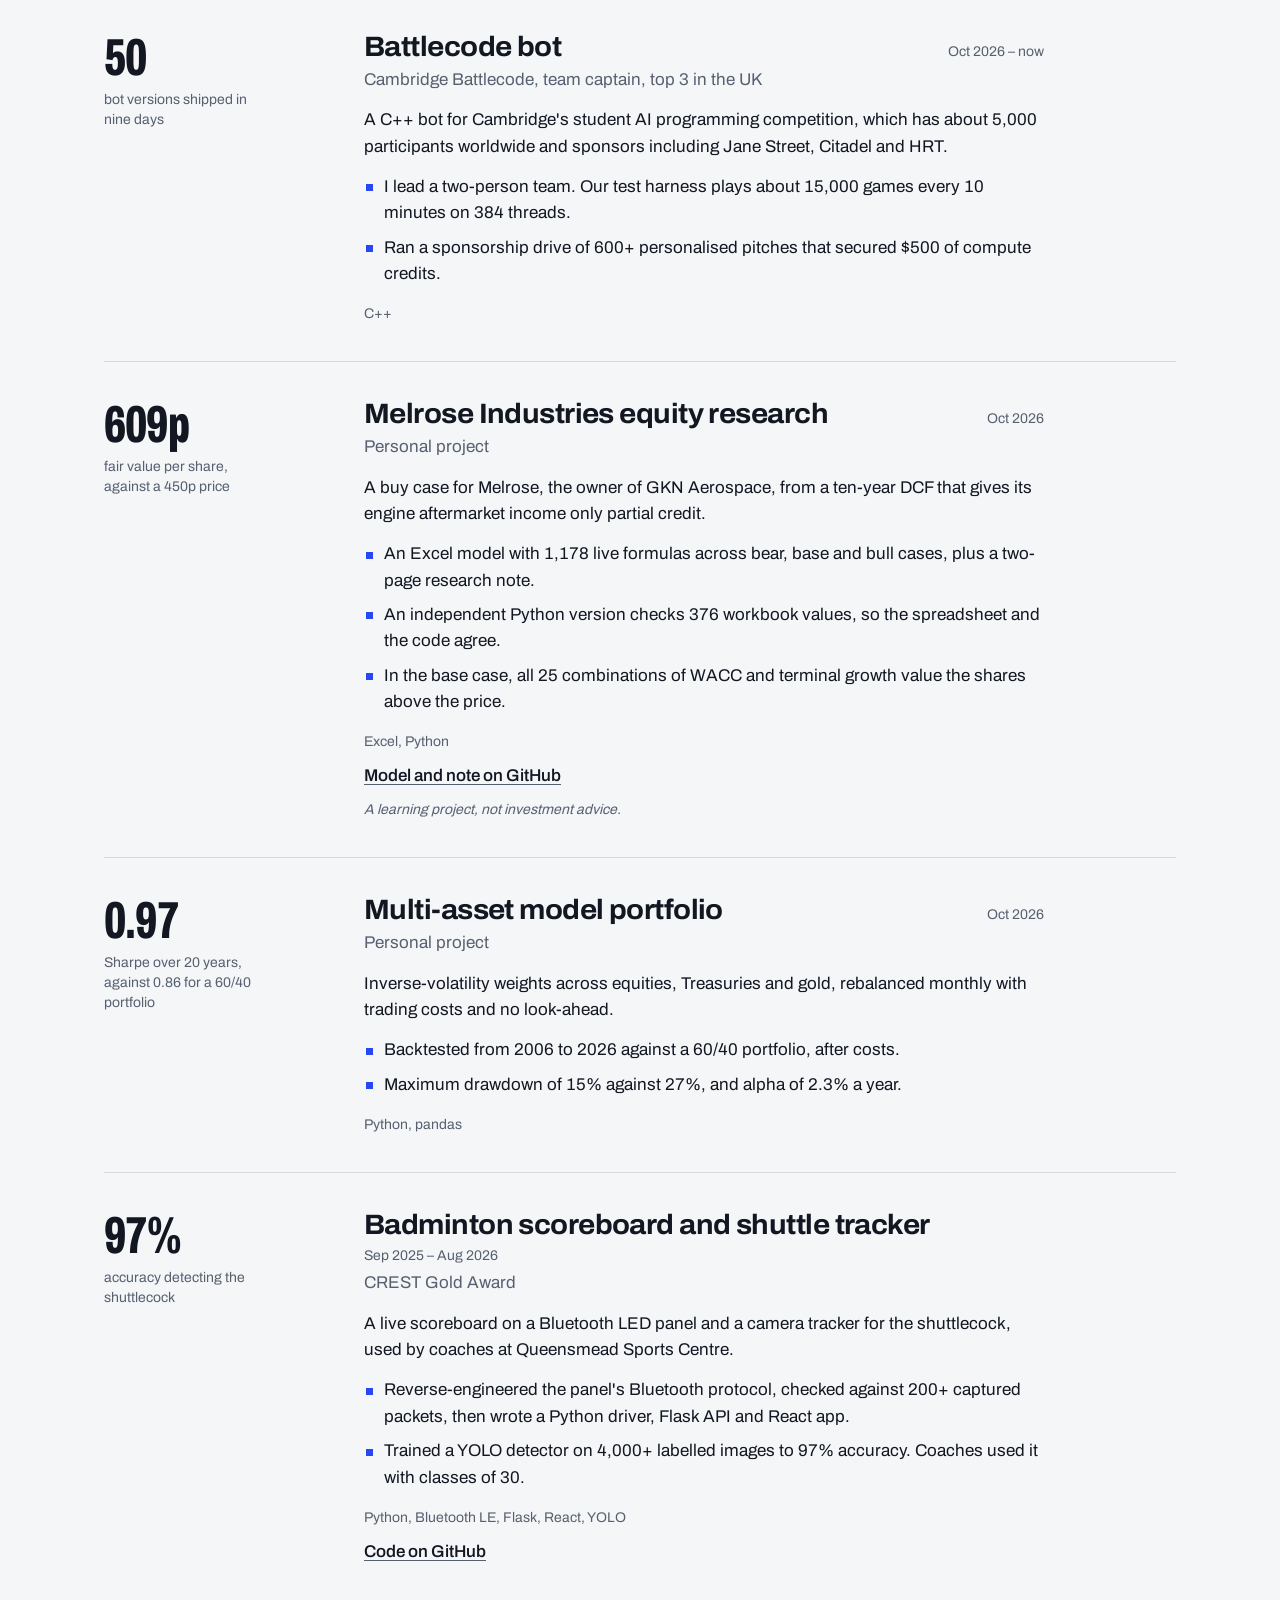
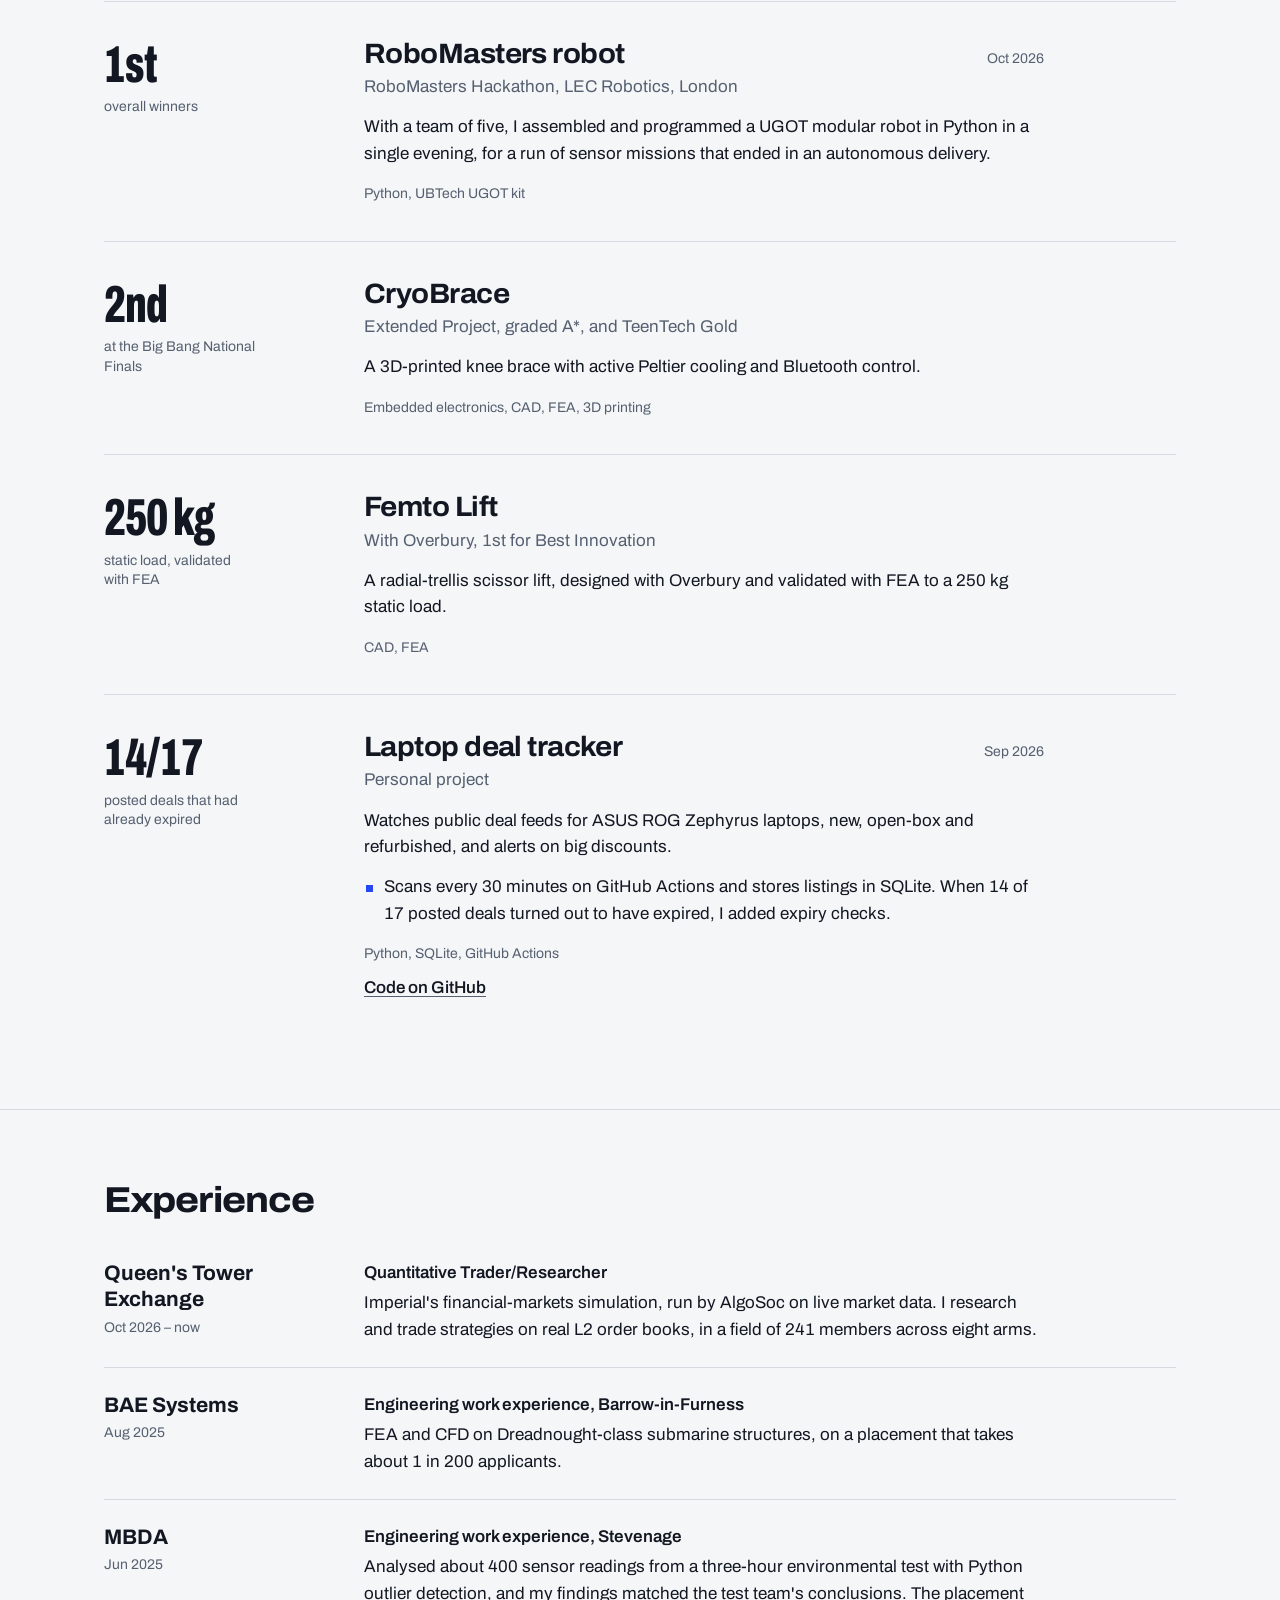
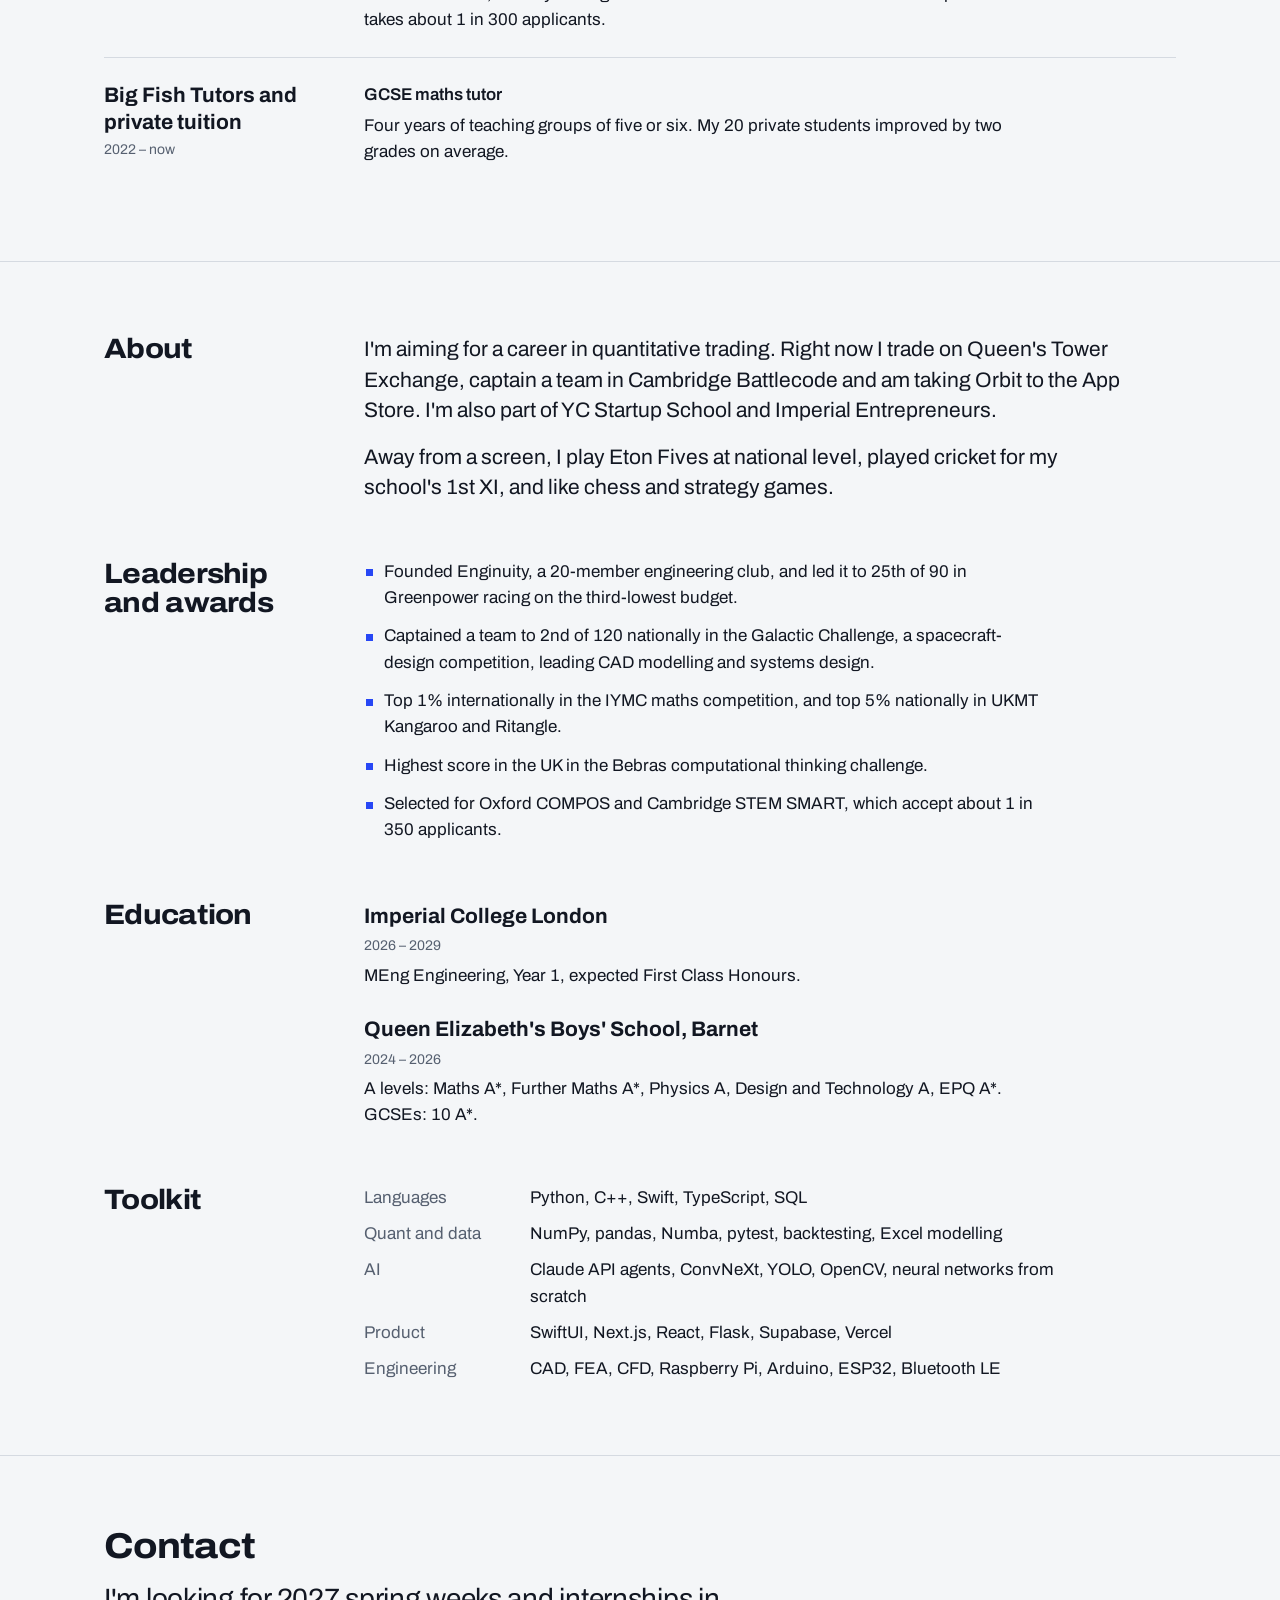
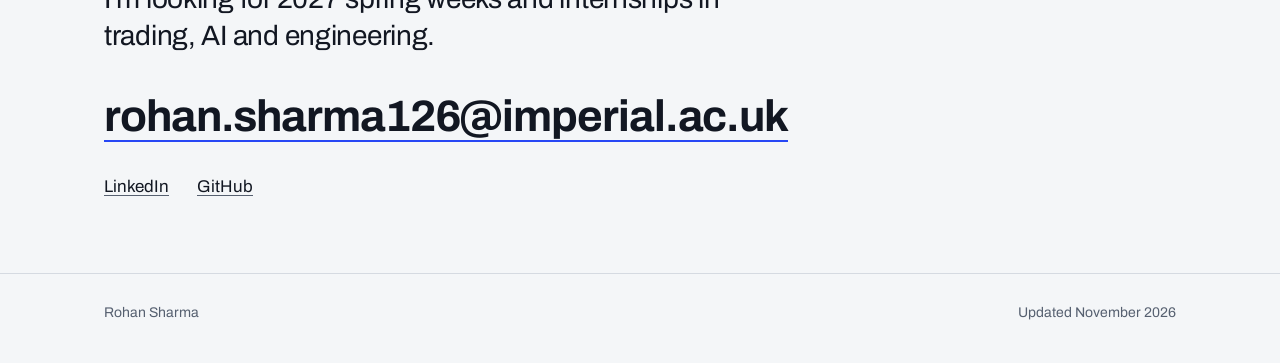
==== commit a1e1cde0: "Update Battlecode ranking to top 3 in the UK" ====
--- a/index.html
+++ b/index.html
@@ -77,8 +77,8 @@
               <td class="when">Oct 2026</td>
             </tr>
             <tr style="--i:4">
-              <th scope="row" class="place"><span class="ord ord-pre">top</span>10</th>
-              <td class="event"><a href="#battlecode">Cambridge Battlecode</a><span>In the UK, as team captain</span></td>
+              <th scope="row" class="place"><span class="ord ord-pre">top</span>3</th>
+              <td class="event"><a href="#battlecode">Cambridge Battlecode</a><span>In the UK, out of about 2,000 participants, as team captain</span></td>
               <td class="when">Oct 2026 – now</td>
             </tr>
           </tbody>
@@ -185,8 +185,8 @@
               <h3>Battlecode bot</h3>
               <span class="date">Oct 2026 – now</span>
             </div>
-            <p class="context">Cambridge Battlecode, team captain, top 10 in the UK</p>
-            <p class="summary">A C++ bot for Cambridge's student AI programming competition, which has 3,000+ participants and sponsors including Jane Street, Citadel and HRT.</p>
+            <p class="context">Cambridge Battlecode, team captain, top 3 in the UK</p>
+            <p class="summary">A C++ bot for Cambridge's student AI programming competition, which has about 5,000 participants worldwide and sponsors including Jane Street, Citadel and HRT.</p>
             <ul class="points">
               <li>I lead a two-person team. Our test harness plays about 15,000 games every 10 minutes on 384 threads.</li>
               <li>Ran a sponsorship drive of 600+ personalised pitches that secured $500 of compute credits.</li>
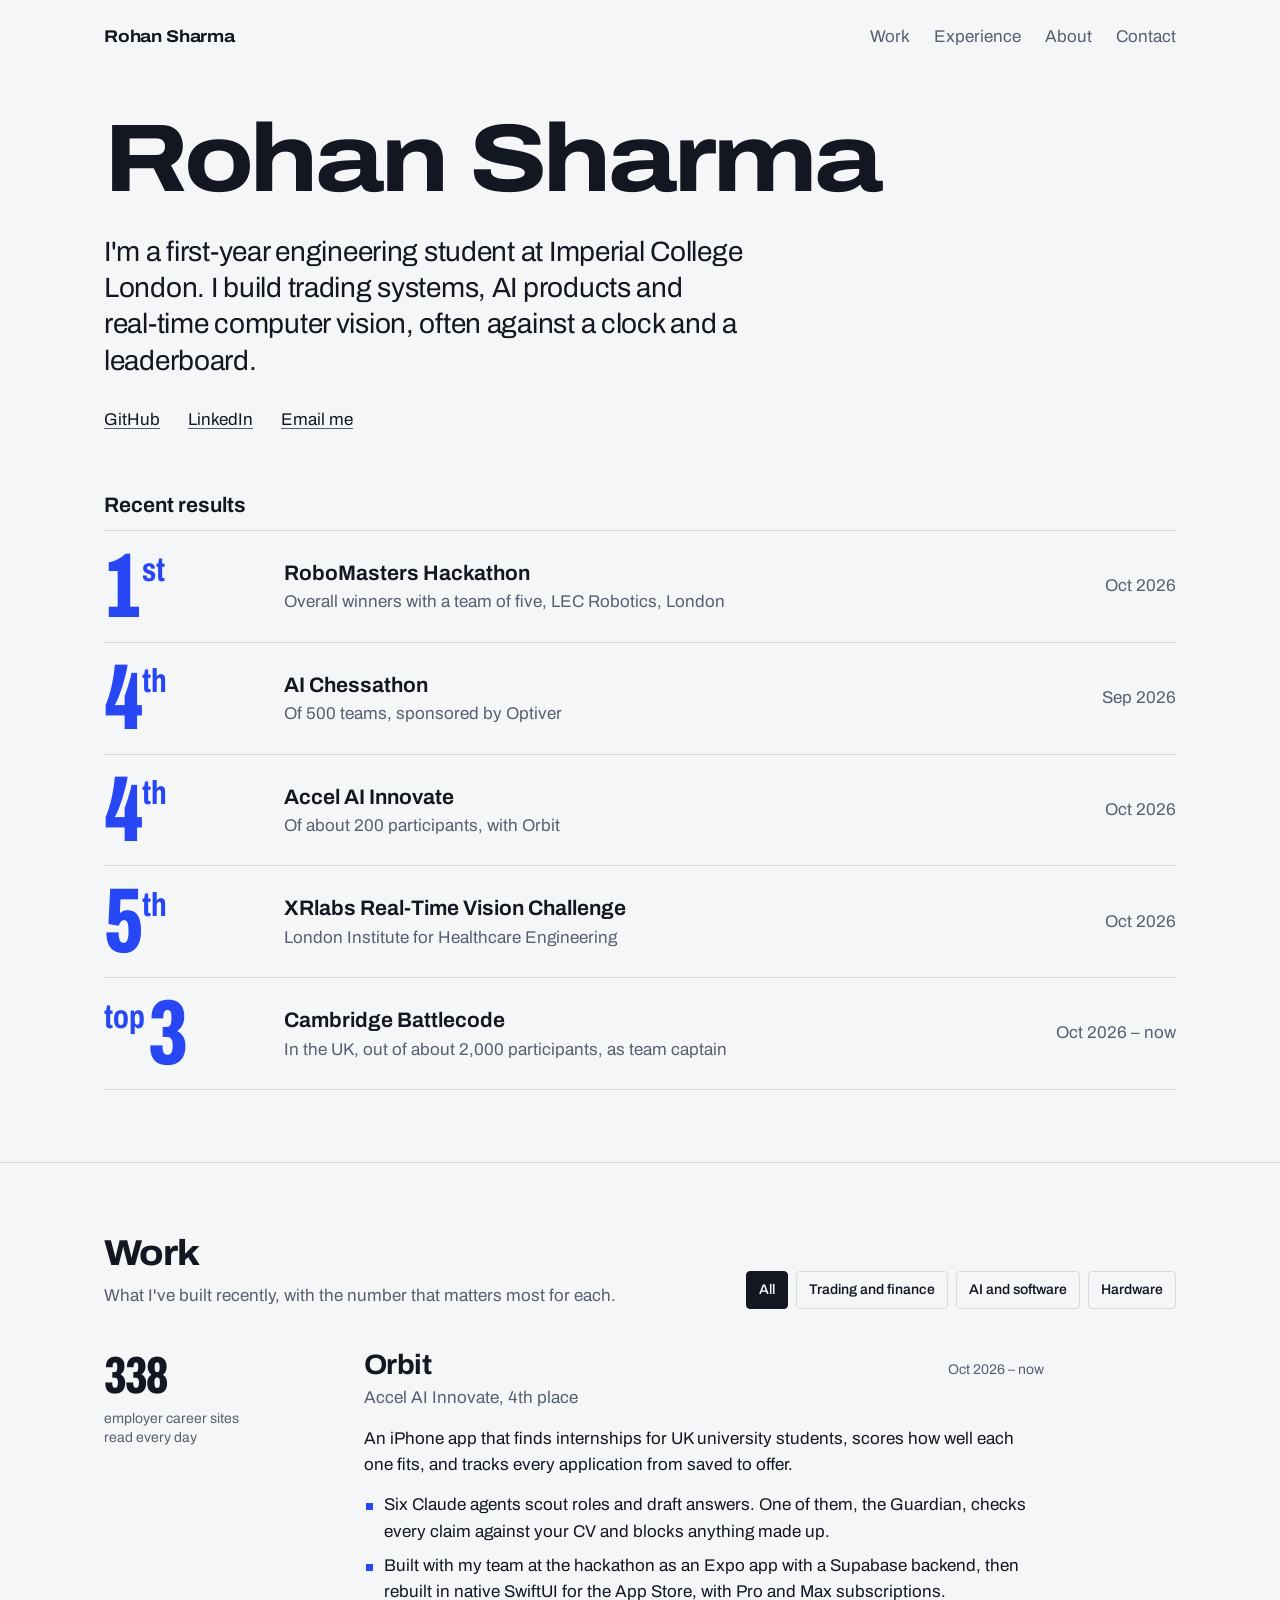
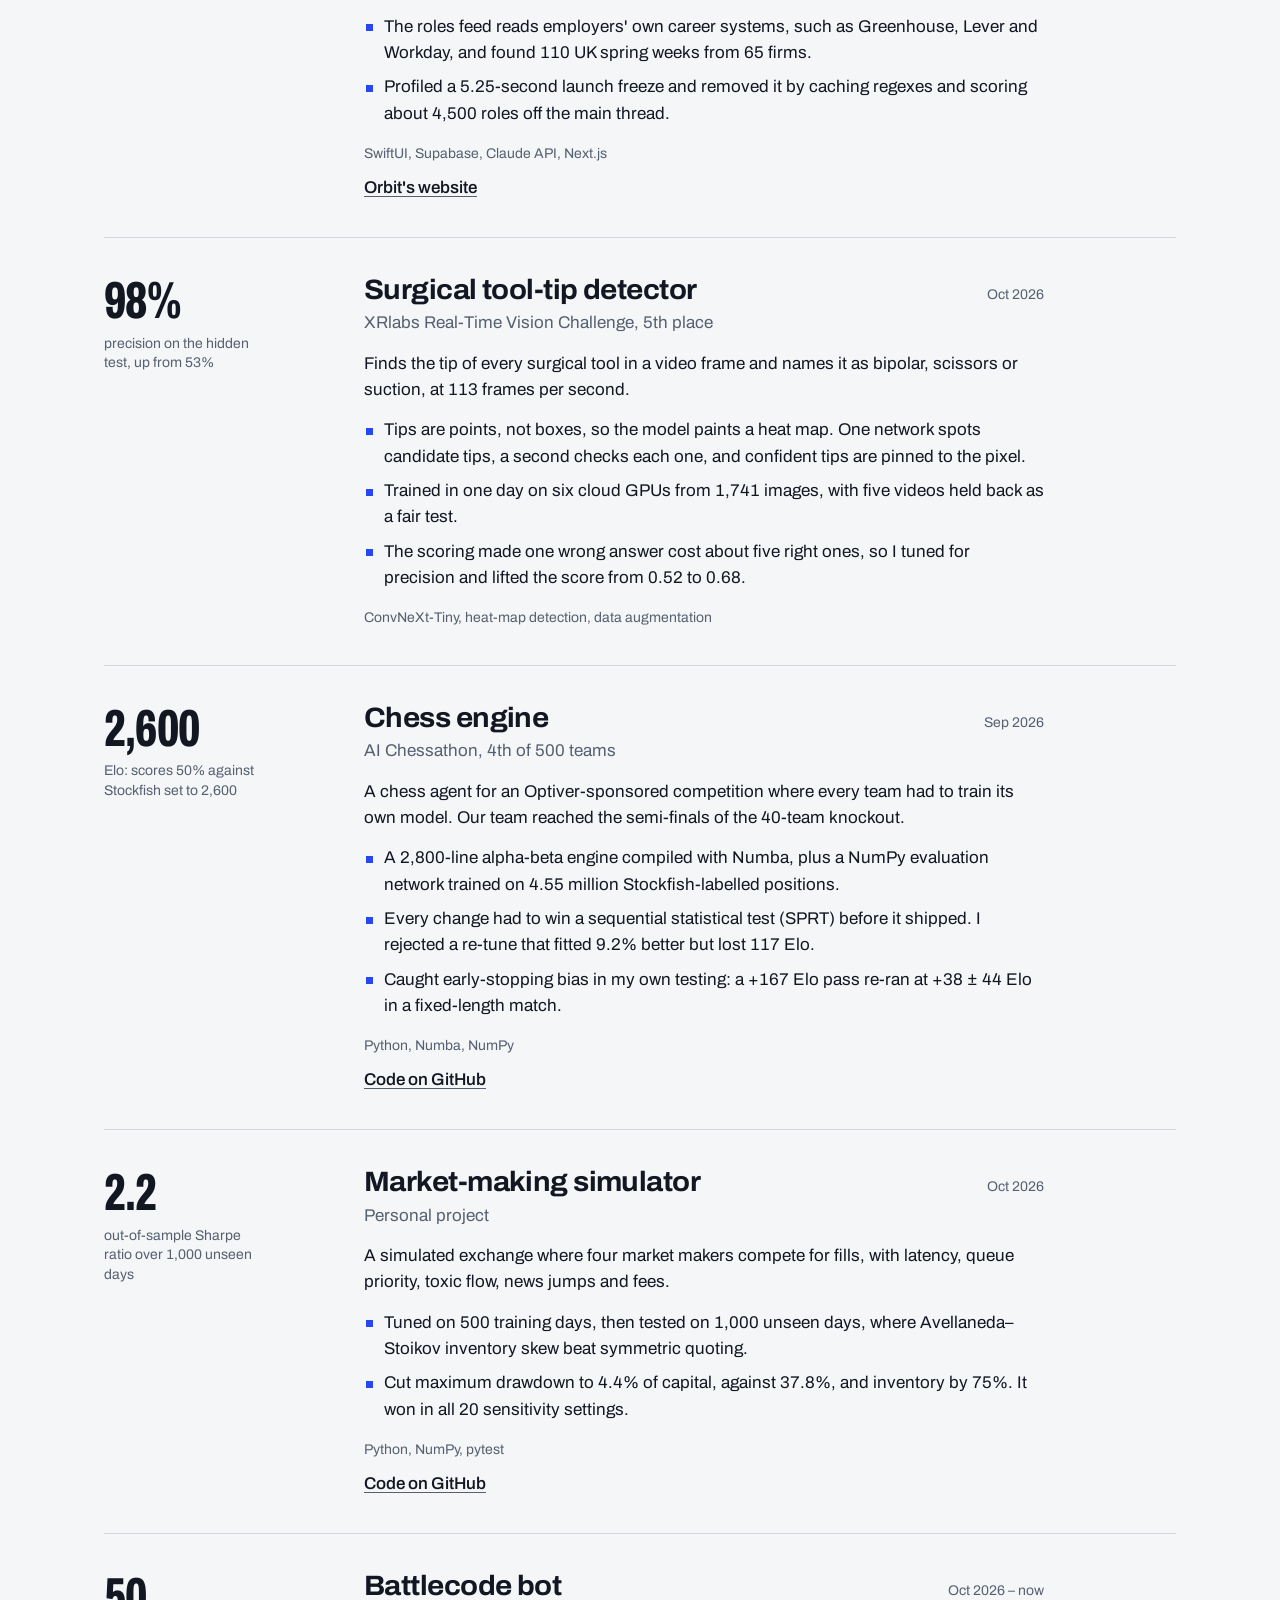
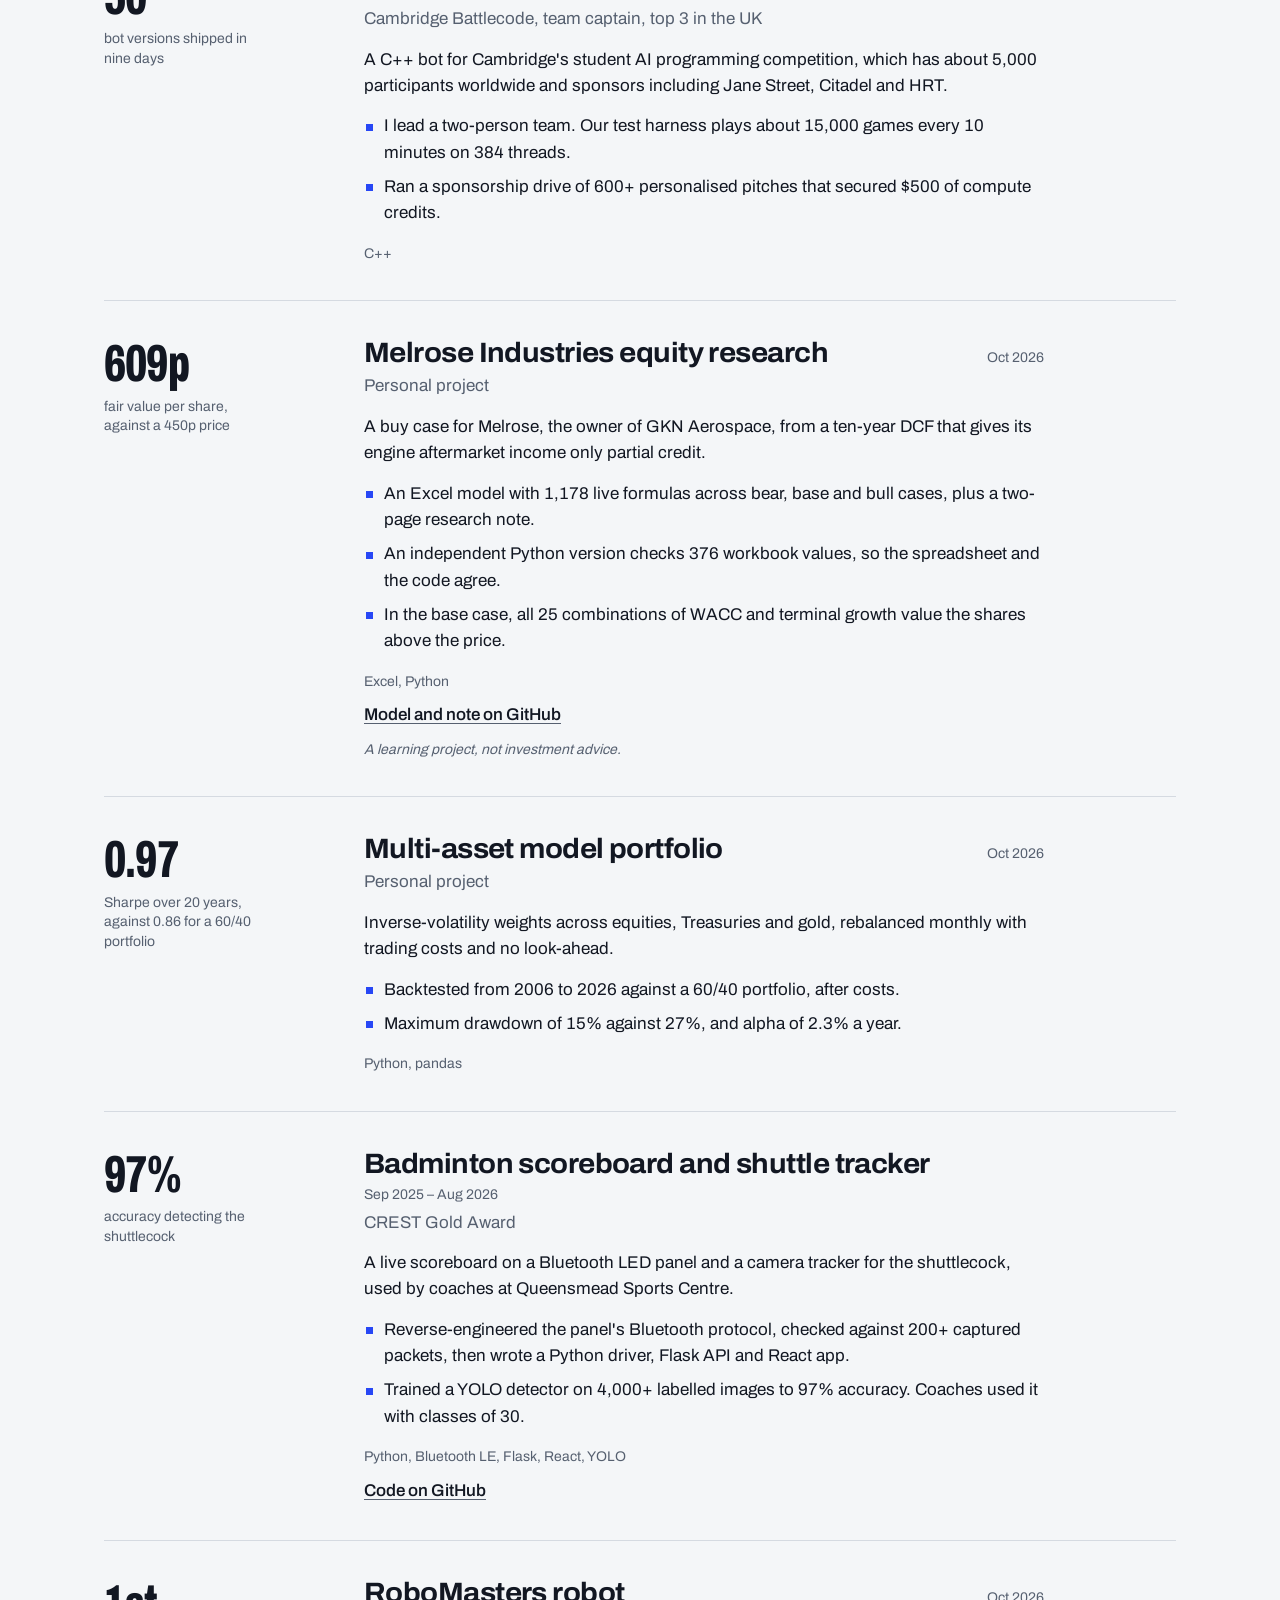
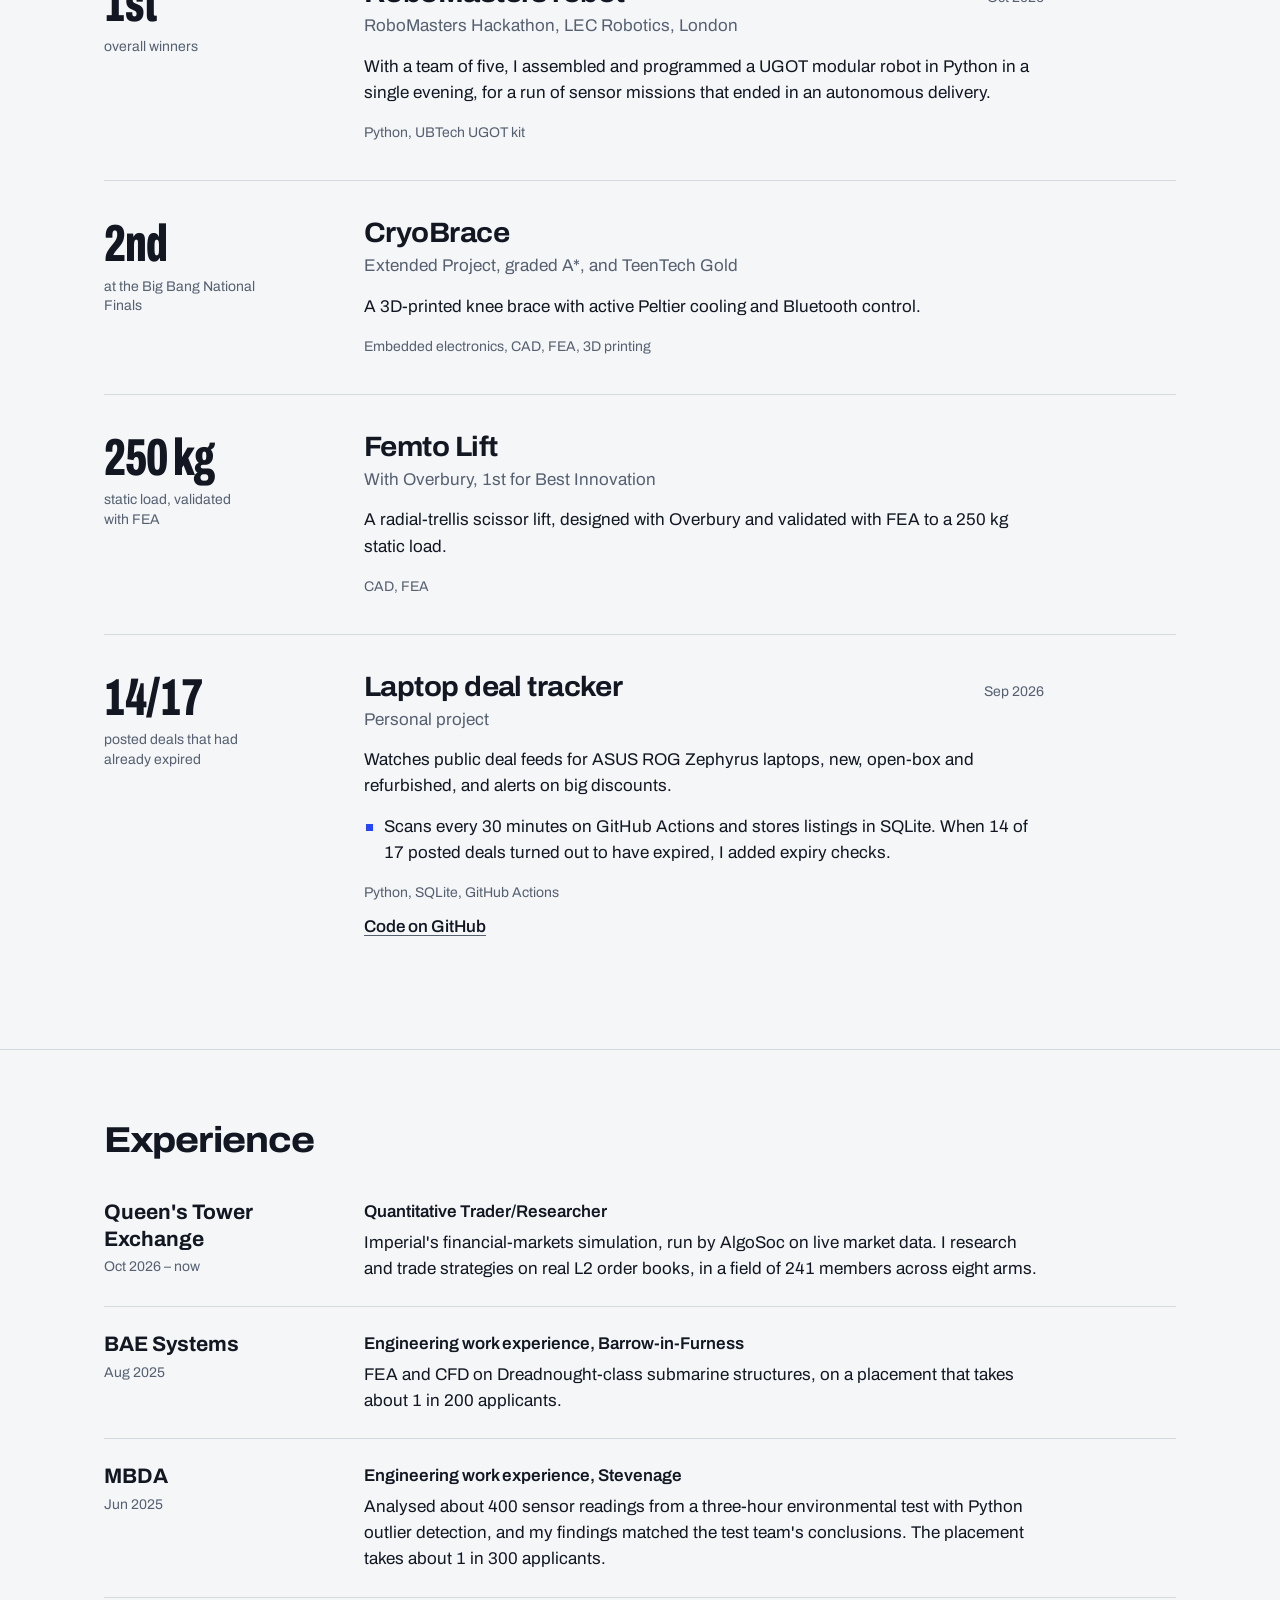
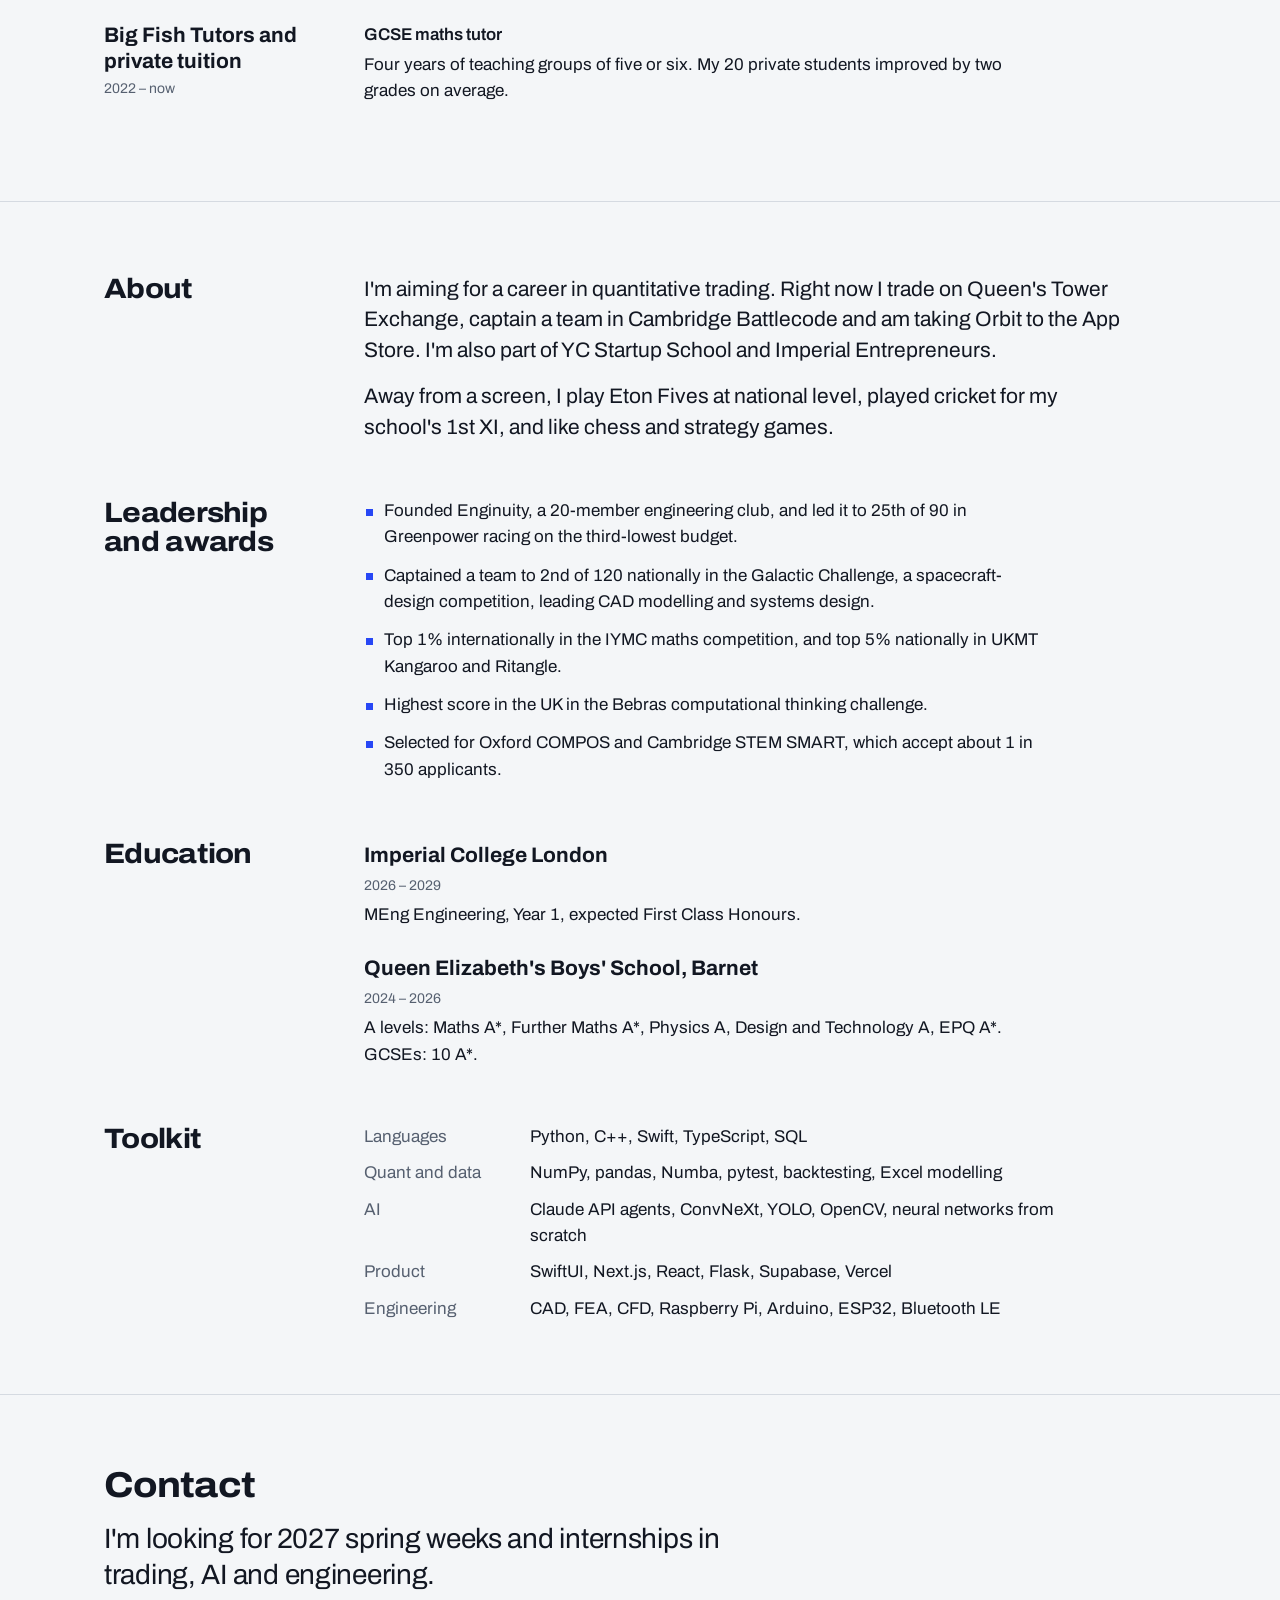
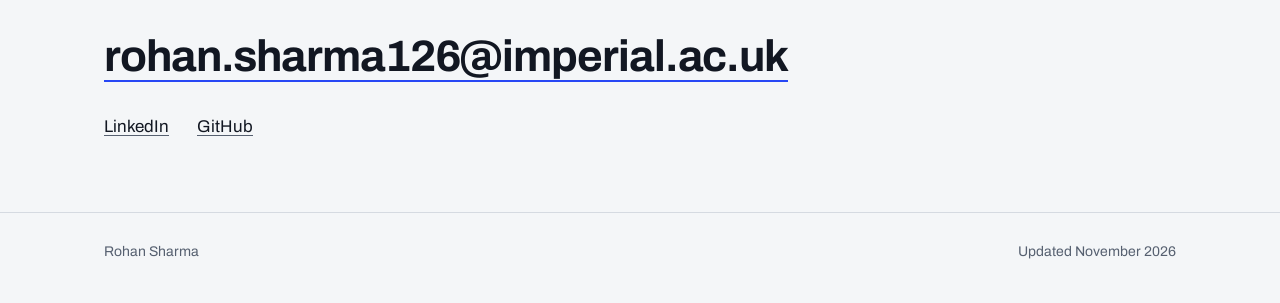
==== commit 78268f1d: "Remove early Sharpe figures from market-making simulator" ====
--- a/index.html
+++ b/index.html
@@ -160,7 +160,7 @@
         </article>
 
         <article class="project" id="market-making" data-tags="trading">
-          <p class="figure"><b>2.2</b><span>out-of-sample Sharpe ratio, against −0.7 for symmetric quotes</span></p>
+          <p class="figure"><b>2.2</b><span>out-of-sample Sharpe ratio over 1,000 unseen days</span></p>
           <div class="project-body">
             <div class="project-top">
               <h3>Market-making simulator</h3>
@@ -171,7 +171,6 @@
             <ul class="points">
               <li>Tuned on 500 training days, then tested on 1,000 unseen days, where Avellaneda–Stoikov inventory skew beat symmetric quoting.</li>
               <li>Cut maximum drawdown to 4.4% of capital, against 37.8%, and inventory by 75%. It won in all 20 sensitivity settings.</li>
-              <li>I didn't trust an early Sharpe of 20.2. Modelling queue share and slower quote updates brought it down to a credible 2.2.</li>
             </ul>
             <p class="stack">Python, NumPy, pytest</p>
             <p class="links"><a href="https://github.com/rohansharmacode/market-making-simulator">Code on GitHub</a></p>
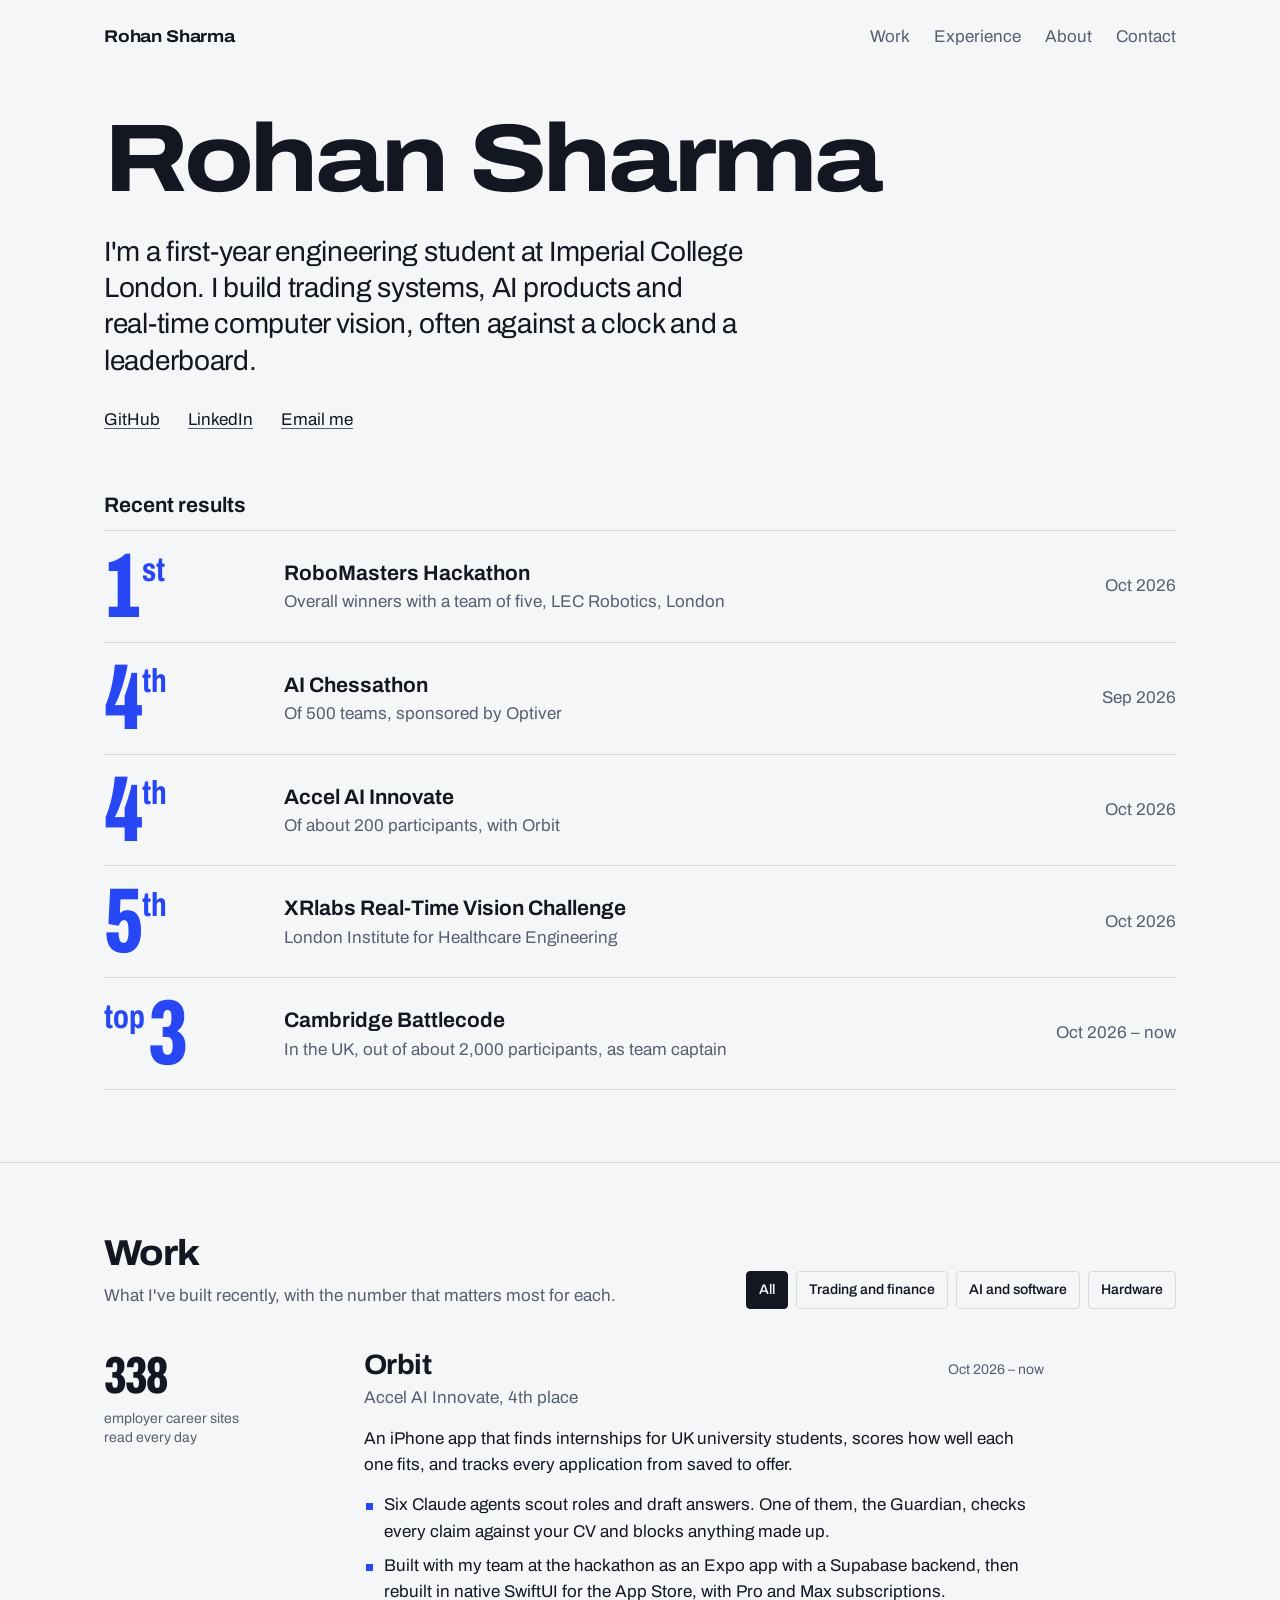
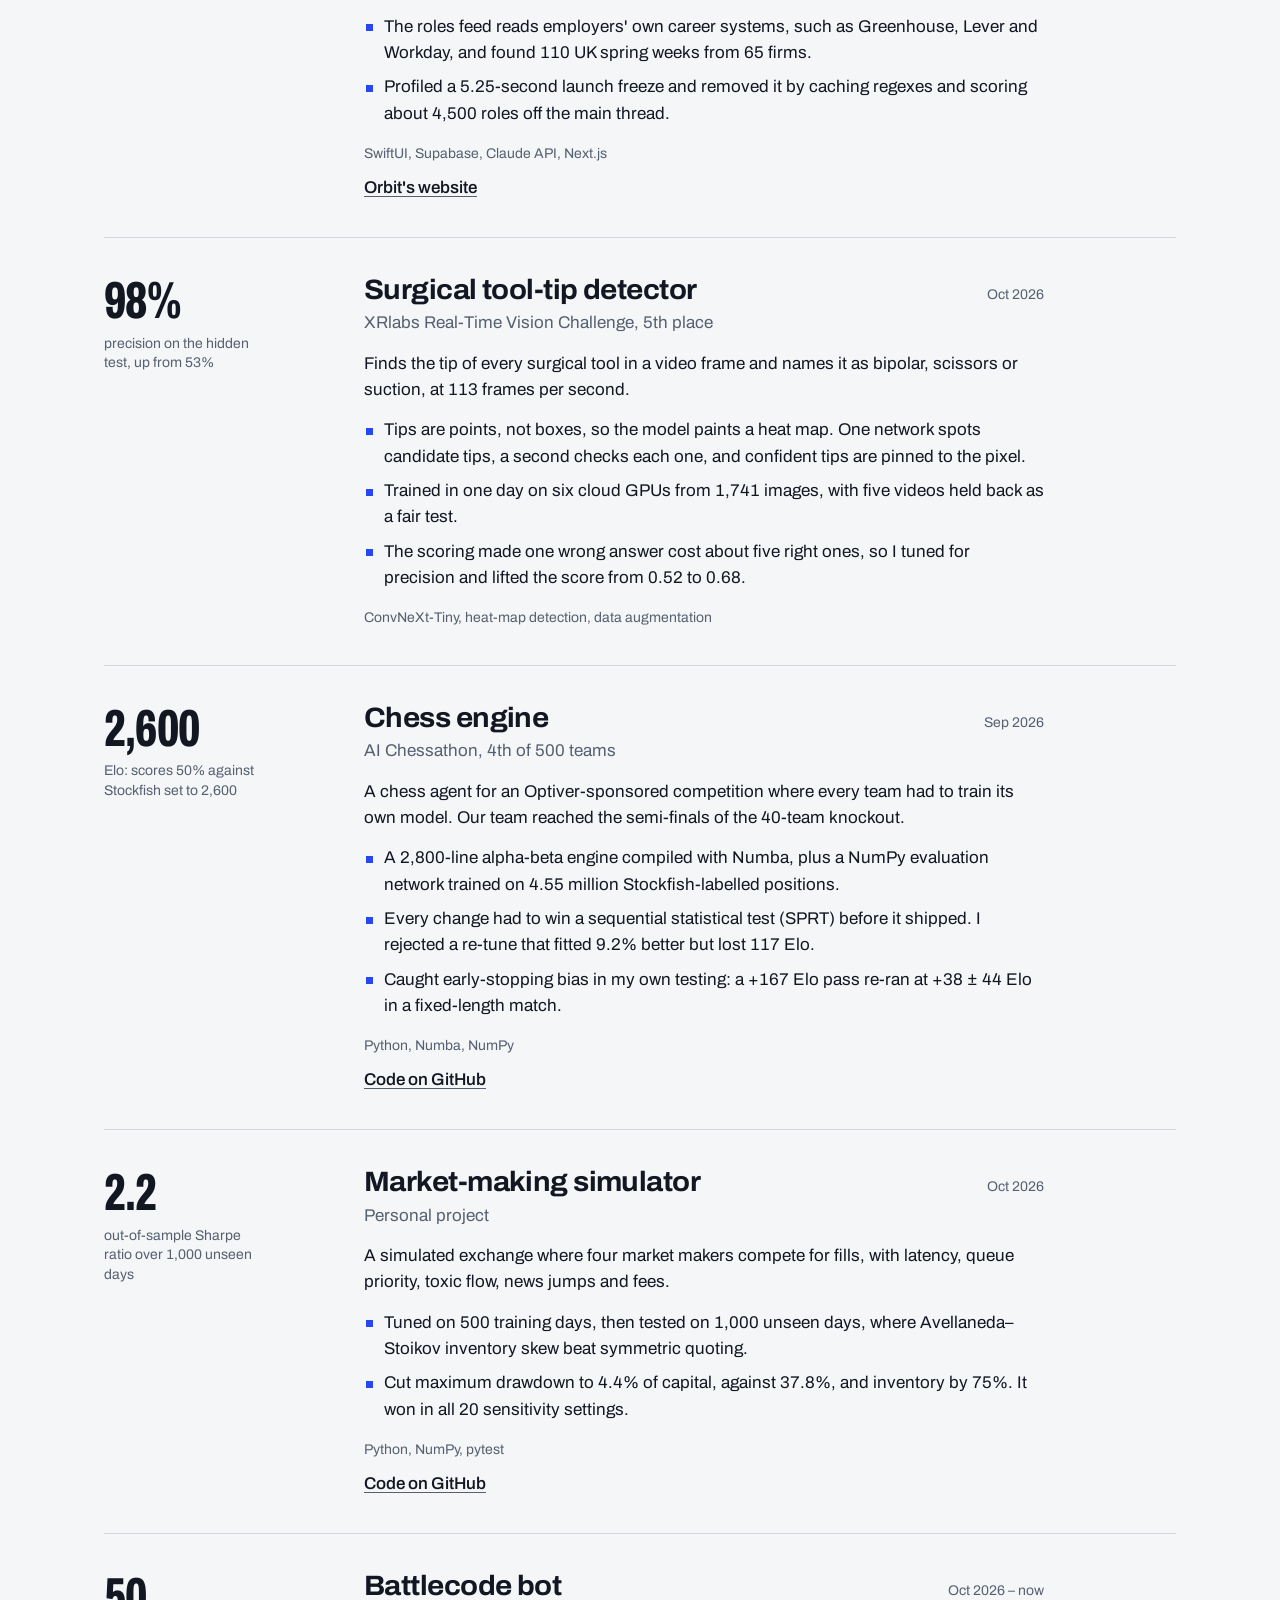
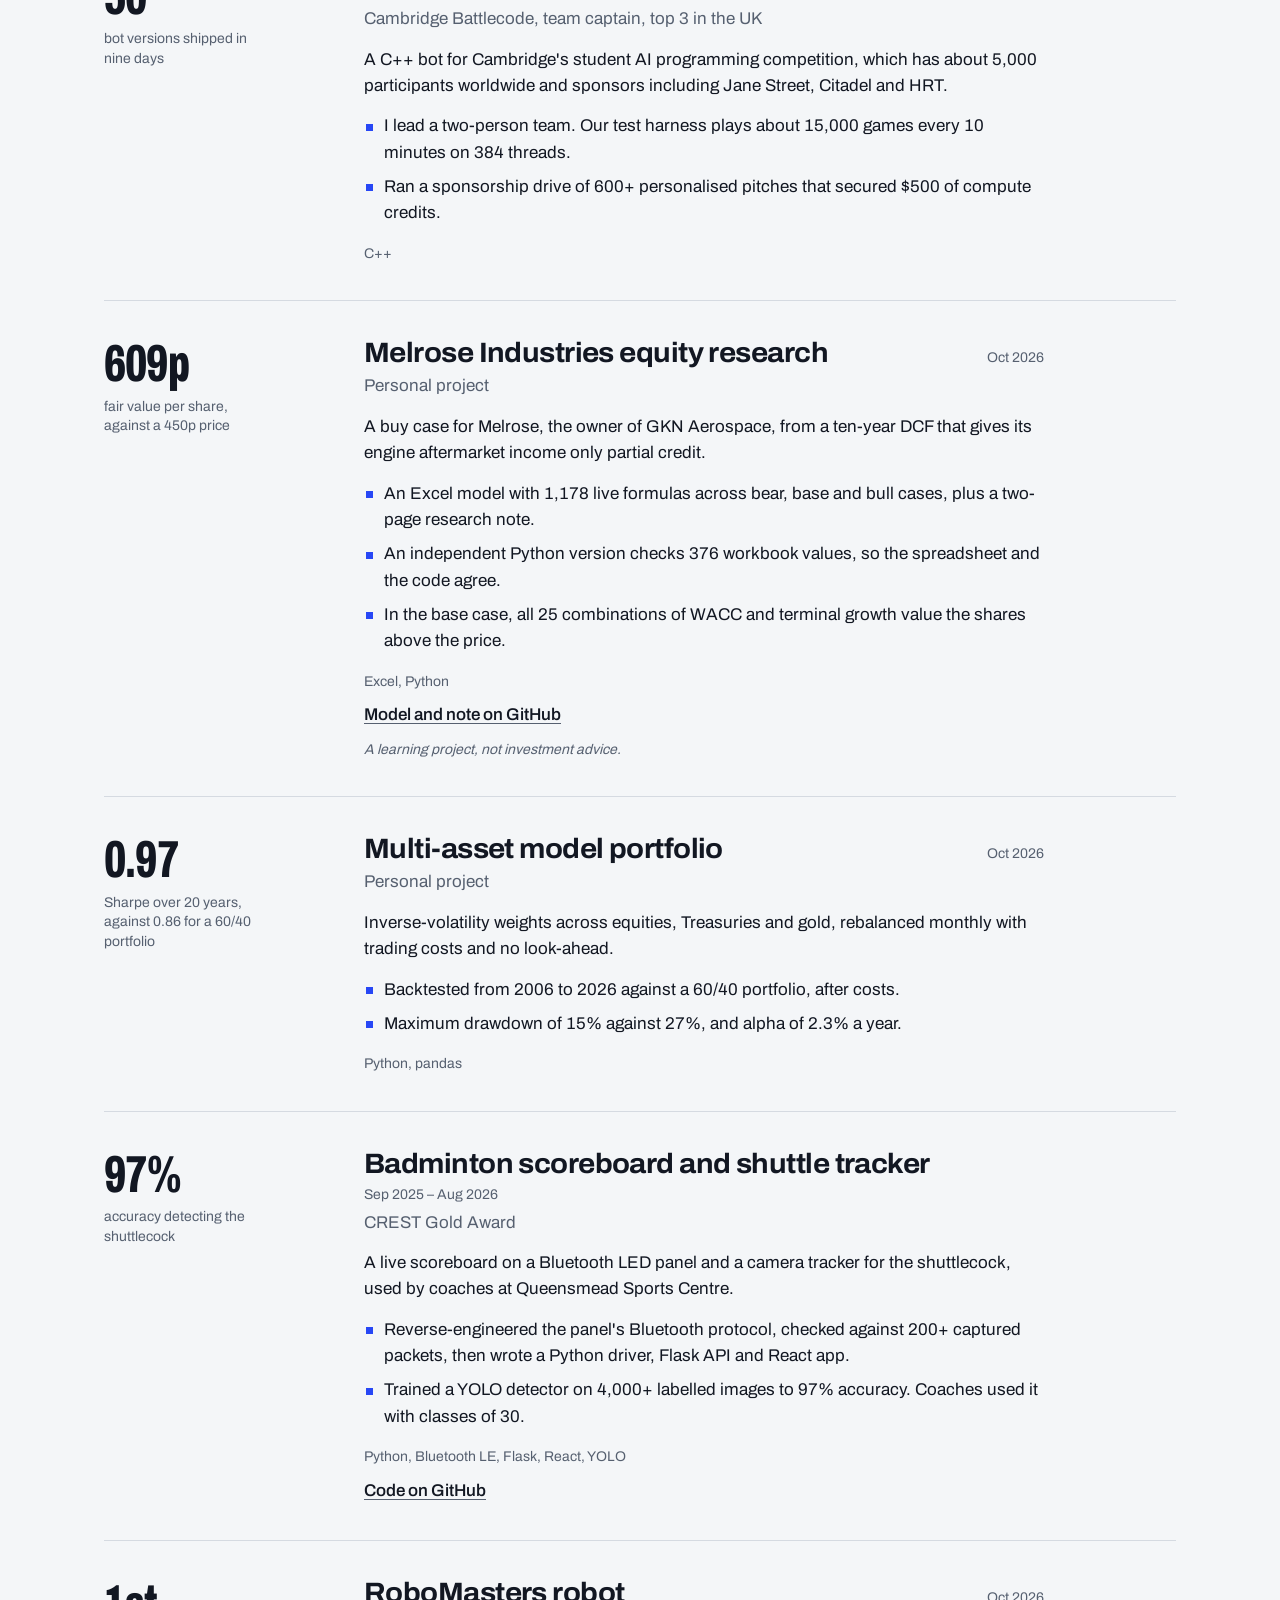
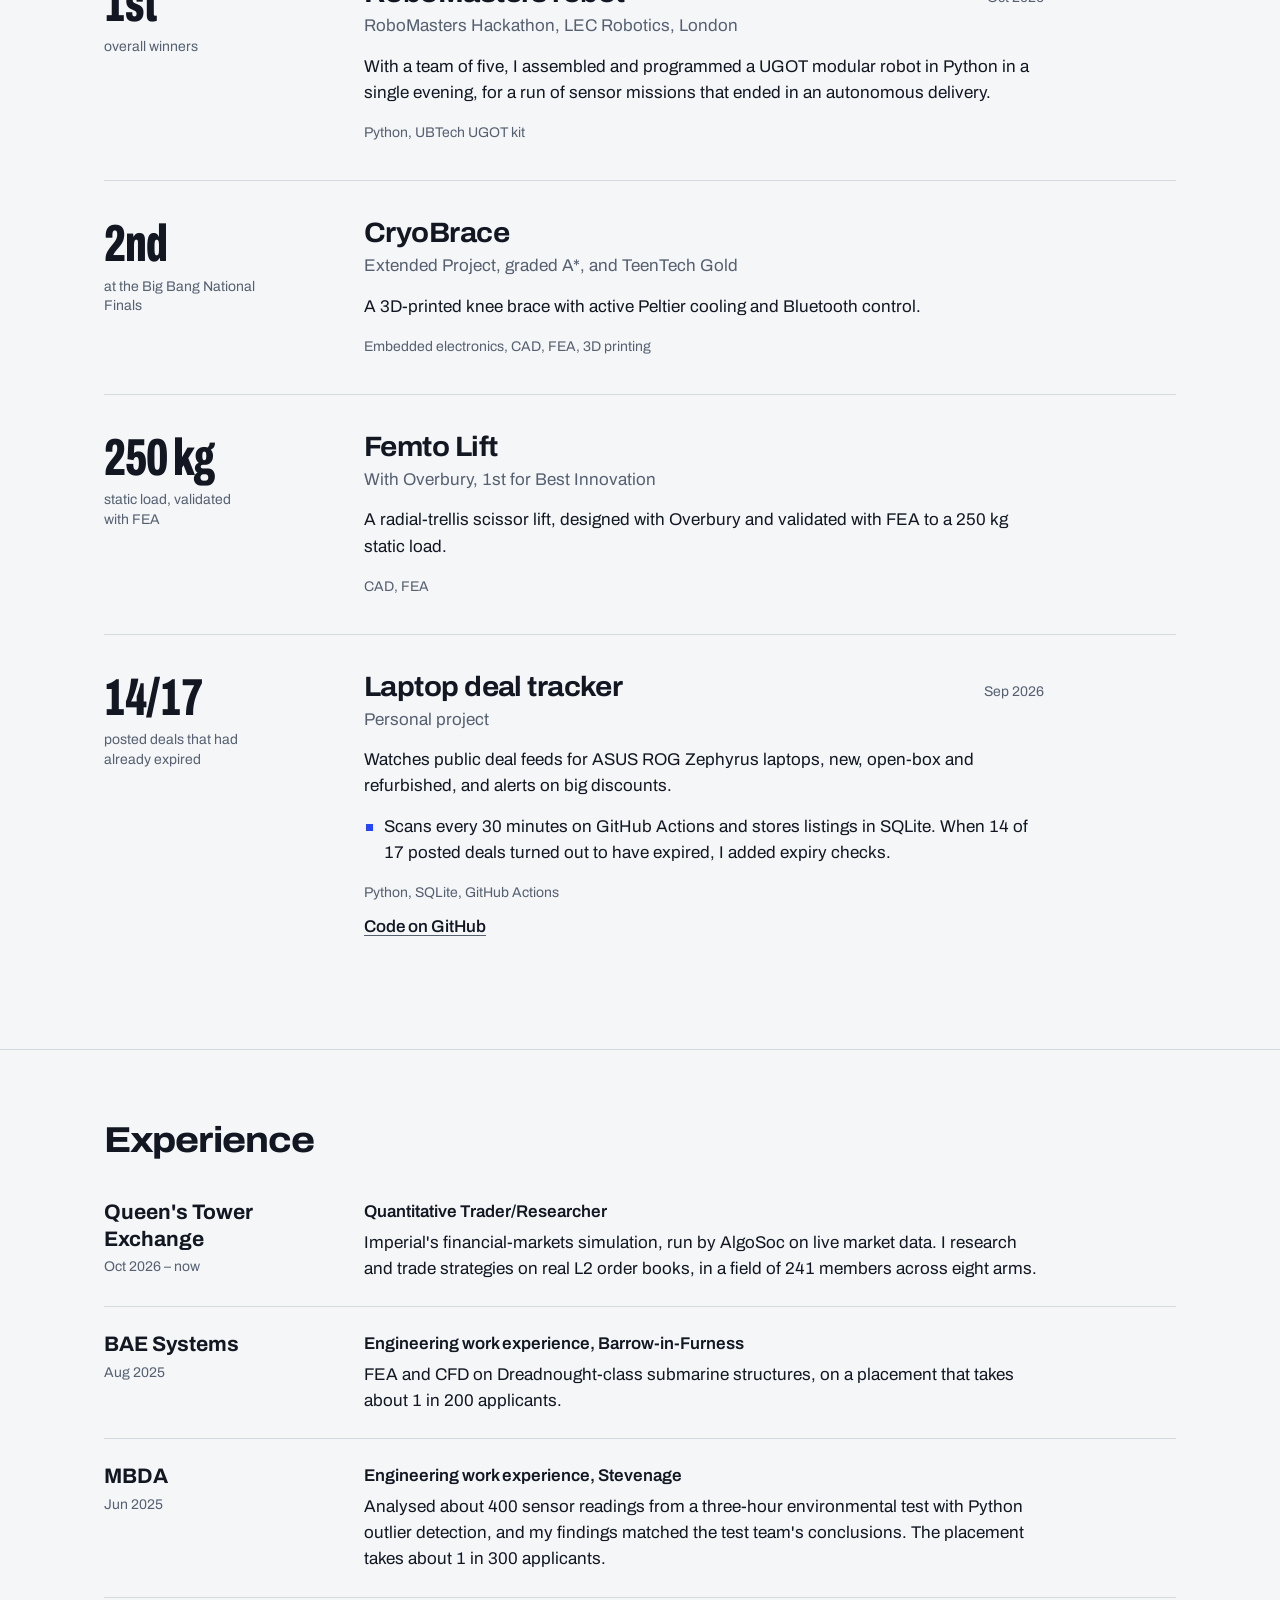
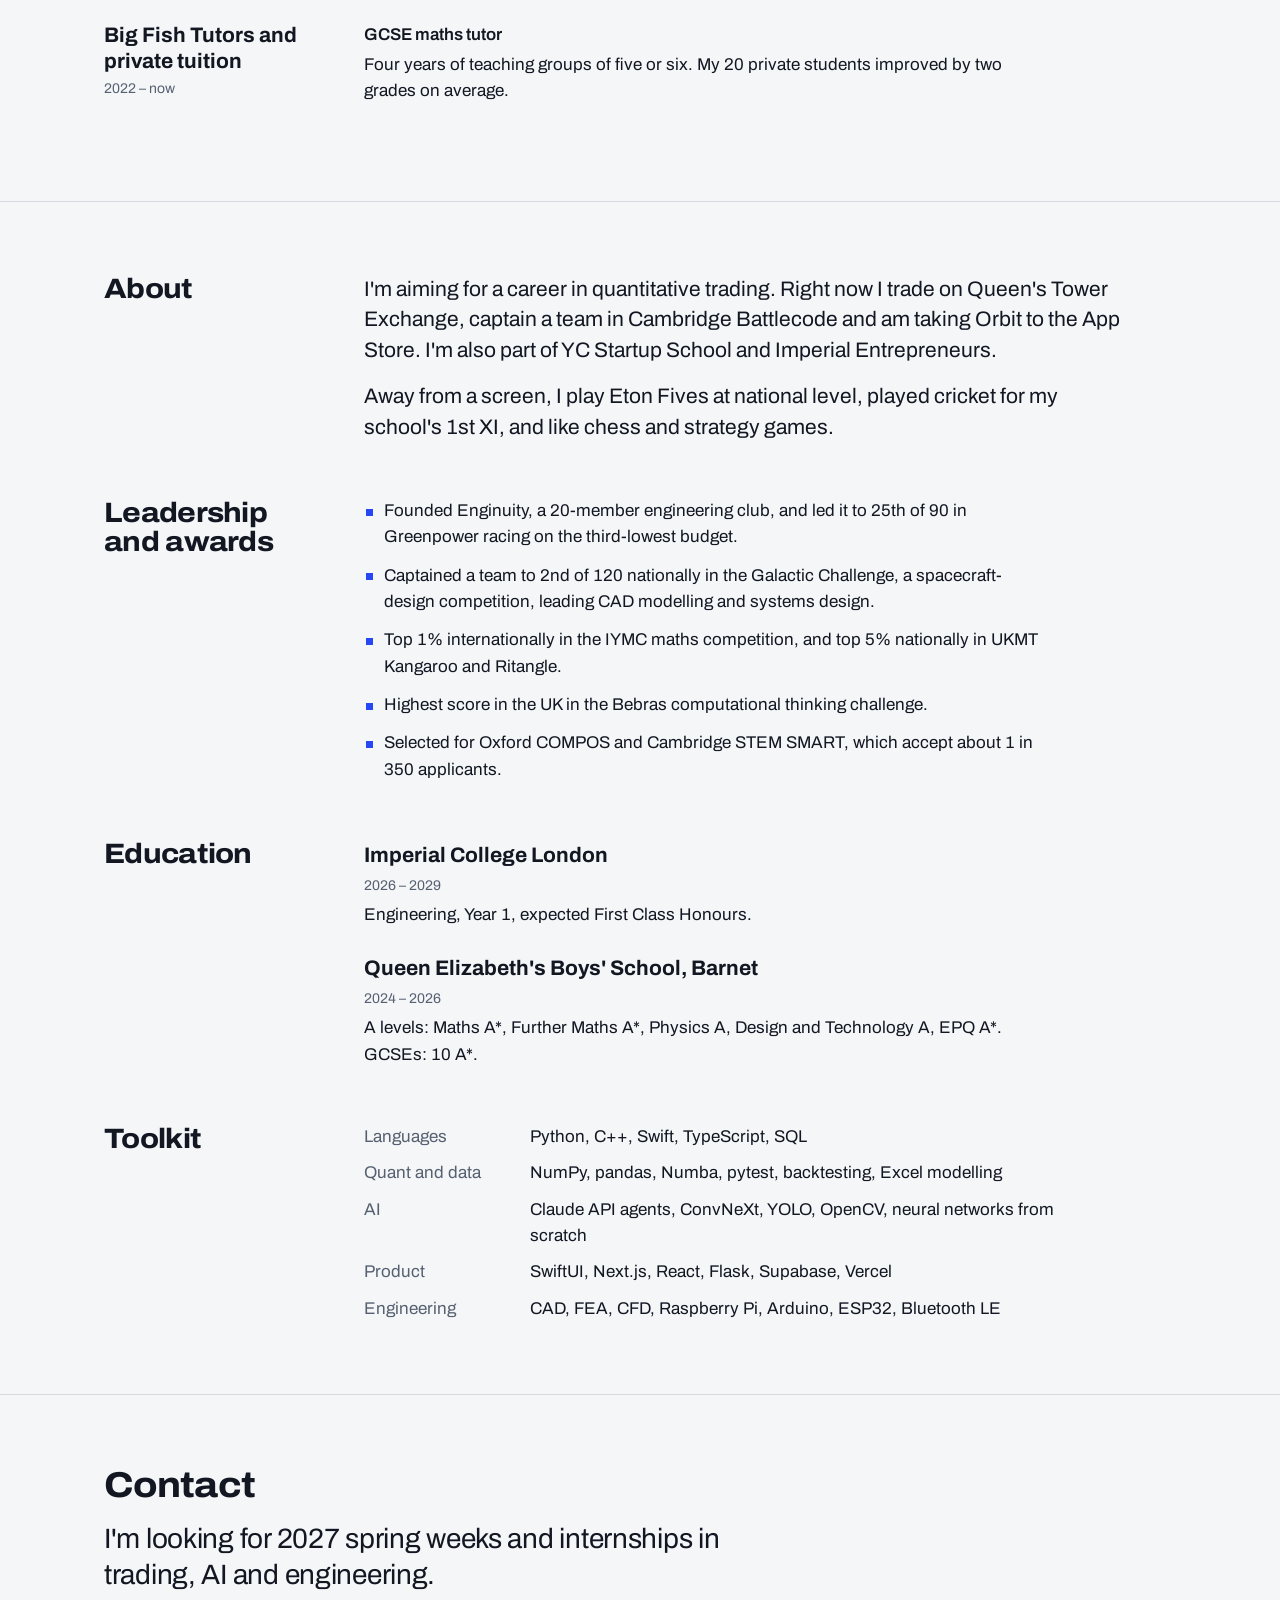
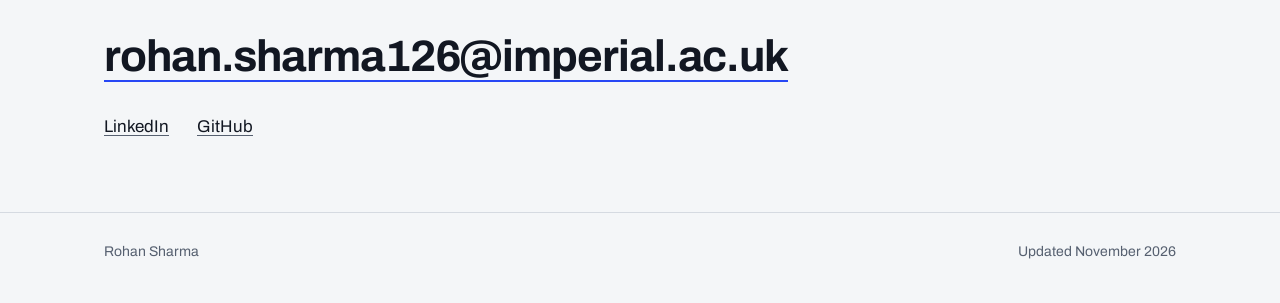
==== commit 17901c25: "Show degree as Engineering on the education line" ====
--- a/index.html
+++ b/index.html
@@ -382,7 +382,7 @@
             <div class="school">
               <h3>Imperial College London</h3>
               <span class="date">2026 – 2029</span>
-              <p>MEng Engineering, Year 1, expected First Class Honours.</p>
+              <p>Engineering, Year 1, expected First Class Honours.</p>
             </div>
             <div class="school">
               <h3>Queen Elizabeth's Boys' School, Barnet</h3>
